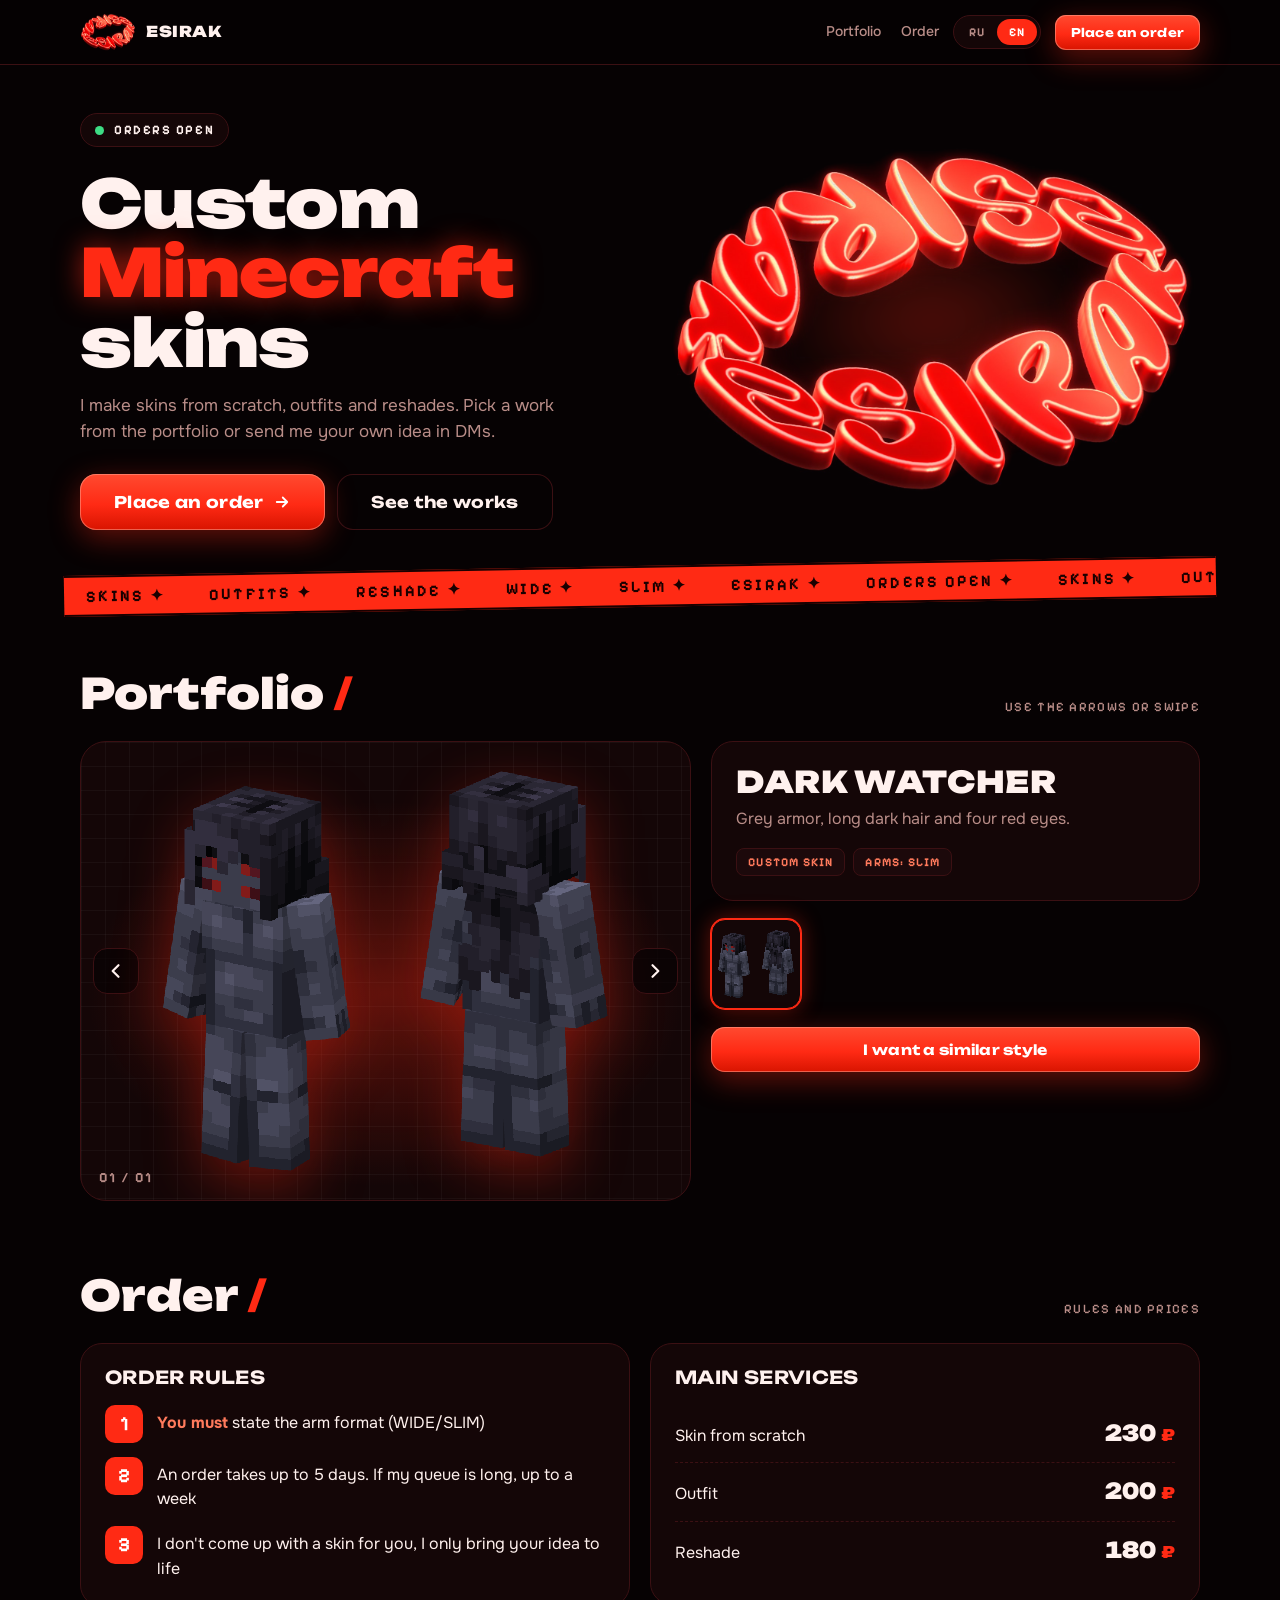
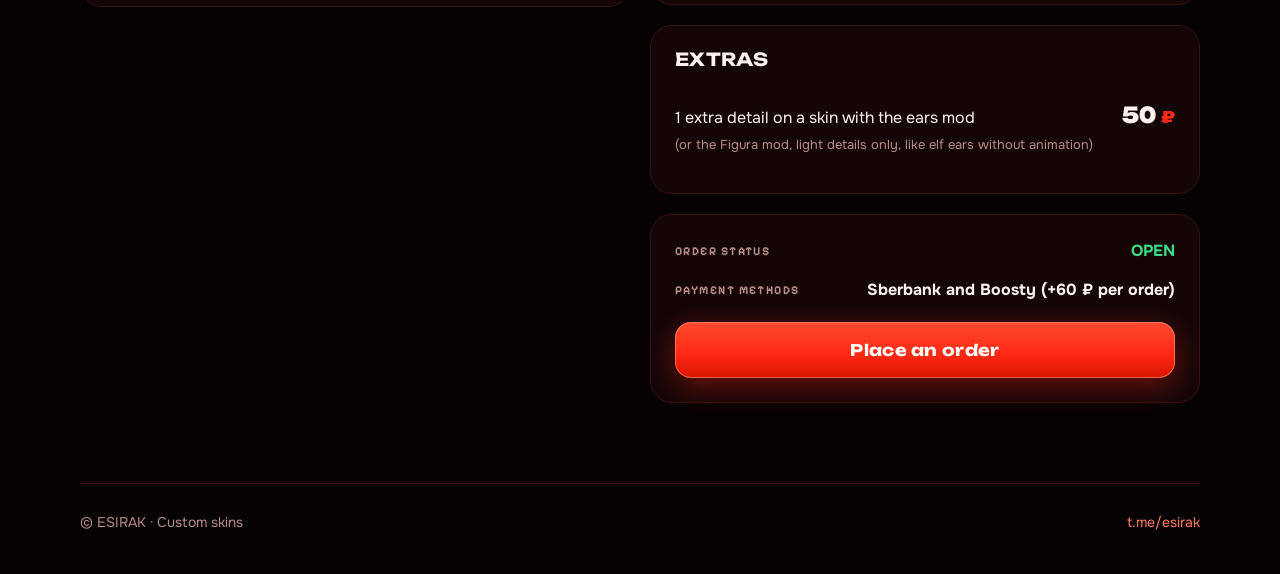
==== index.html @ dfab594b "Обнова" ====
<!doctype html>
<html lang="ru">
<head>
<meta charset="utf-8">
<meta name="viewport" content="width=device-width, initial-scale=1, viewport-fit=cover">
<title>ESIRAK Skins</title>
<link rel="preconnect" href="https://fonts.googleapis.com">
<link rel="preconnect" href="https://fonts.gstatic.com" crossorigin>
<link rel="stylesheet" href="https://fonts.googleapis.com/css2?family=Unbounded:wght@500;700;900&family=Onest:wght@400;500;700&family=Pixelify+Sans:wght@500;700&display=swap">
<style>
/* Layout: sticky bar, hero with glowing ring logo, skin viewer (stage + picker), rules/prices side by side, footer. Single dark look taken from the logo. */
:root {
  --bg: #060203;
  --panel: #140607;
  --panel-2: #1c090b;
  --line: #3b1013;
  --red: #ff2a14;
  --hot: #ff7a5c;
  --deep: #b80000;
  --fg: #fff1ee;
  --mute: #b98d88;
  --ok: #3ddc84;
  --f-display: "Unbounded", "Arial Black", sans-serif;
  --f-body: "Onest", system-ui, -apple-system, "Segoe UI", sans-serif;
  --f-pixel: "Pixelify Sans", "Courier New", monospace;
  color-scheme: dark;
}
* { box-sizing: border-box; }
html { scroll-behavior: smooth; }
body {
  margin: 0;
  background: var(--bg);
  color: var(--fg);
  font-family: var(--f-body);
  font-size: 16px;
  line-height: 1.55;
  padding-left: max(16px, env(safe-area-inset-left, 0px));
  padding-right: max(16px, env(safe-area-inset-right, 0px));
  padding-block: 0;
  overflow-x: hidden;
}
a { color: inherit; }
h1, h2, h3 { font-family: var(--f-display); text-wrap: balance; margin: 0; line-height: 1.05; }
:focus-visible { outline: 2px solid var(--hot); outline-offset: 3px; }

.wrap { max-width: 1120px; margin: 0 auto; }

/* ---------- top bar ---------- */
body::before { content: ""; position: fixed; inset: 0 0 auto; height: env(safe-area-inset-top, 0px); z-index: 30; background: var(--bg); }
.bar {
  position: sticky; top: env(safe-area-inset-top, 0px); z-index: 20;
  background: rgba(6, 2, 3, .86);
  backdrop-filter: blur(10px);
  border-bottom: 1px solid var(--line);
  margin: 0 calc(-1 * max(16px, env(safe-area-inset-left, 0px)));
  padding: 10px max(16px, env(safe-area-inset-left, 0px));
}
.bar-in { max-width: 1120px; margin: 0 auto; display: flex; align-items: center; gap: 14px; }
.brand { display: flex; align-items: center; gap: 10px; text-decoration: none; margin-right: auto; min-width: 0; }
.brand img { width: 56px; height: 44px; object-fit: contain; mix-blend-mode: screen; flex: none; }
.brand b { font-family: var(--f-display); font-weight: 900; letter-spacing: .04em; font-size: 15px; }
.nav { display: flex; gap: 20px; }
.nav a { text-decoration: none; color: var(--mute); font-weight: 500; font-size: 14px; transition: color .15s; }
.nav a:hover { color: var(--fg); }
.lang { display: inline-flex; border: 1px solid var(--line); border-radius: 999px; padding: 3px; background: var(--panel); }
.lang button {
  font: 700 12px var(--f-pixel); letter-spacing: .08em; color: var(--mute);
  background: none; border: 0; border-radius: 999px; padding: 6px 12px; cursor: pointer;
}
.lang button[aria-pressed="true"] { background: var(--red); color: #fff; }

.btn {
  display: inline-flex; align-items: center; justify-content: center; gap: 10px;
  font: 700 14px var(--f-display); letter-spacing: .02em; text-decoration: none;
  color: #fff; background: linear-gradient(180deg, #ff4a30, var(--red) 55%, #d81400);
  border: 0; border-radius: 14px; padding: 14px 24px; cursor: pointer;
  box-shadow: 0 0 0 1px rgba(255,160,140,.55) inset, 0 8px 30px rgba(255,42,20,.38);
  transition: transform .15s, box-shadow .15s;
}
.btn:hover { transform: translateY(-2px); box-shadow: 0 0 0 1px rgba(255,190,170,.8) inset, 0 12px 40px rgba(255,42,20,.55); }
.btn.sm { padding: 10px 16px; font-size: 12px; border-radius: 11px; }
.btn.lg { padding: 18px 34px; font-size: 16px; border-radius: 16px; }
.btn svg { width: 18px; height: 18px; flex: none; }

/* ---------- hero ---------- */
.hero { display: grid; grid-template-columns: 1.05fr 1fr; align-items: center; gap: 24px; padding-block: 48px 36px; }
.hero > * { min-width: 0; }
.pill {
  display: inline-flex; align-items: center; gap: 10px;
  font: 700 13px var(--f-pixel); letter-spacing: .12em; text-transform: uppercase;
  padding: 8px 14px; border: 1px solid var(--line); border-radius: 999px; background: var(--panel);
}
.dot { width: 9px; height: 9px; border-radius: 50%; background: var(--ok); box-shadow: 0 0 0 0 rgba(61,220,132,.7); animation: ping 1.8s infinite; }
.closed .dot { background: var(--red); animation: none; }
@keyframes ping { 70% { box-shadow: 0 0 0 9px rgba(61,220,132,0); } 100% { box-shadow: 0 0 0 0 rgba(61,220,132,0); } }
.hero h1 { font-size: clamp(34px, 5.6vw, 66px); font-weight: 900; margin: 22px 0 16px; letter-spacing: -.01em; }
.hero h1 em { font-style: normal; color: var(--red); text-shadow: 0 0 28px rgba(255,42,20,.65); }
.hero p { color: var(--mute); max-width: 46ch; margin: 0 0 28px; font-size: 17px; }
.hero-cta { display: flex; flex-wrap: wrap; gap: 12px; align-items: center; }
.btn.ghost { background: transparent; box-shadow: 0 0 0 1px var(--line) inset; color: var(--fg); }
.btn.ghost:hover { box-shadow: 0 0 0 1px var(--hot) inset; }
.hero-logo { position: relative; display: grid; place-items: center; }
.hero-logo::after { content: ""; position: absolute; inset: 10% 5%; background: radial-gradient(closest-side, rgba(255,42,20,.35), transparent 70%); filter: blur(30px); z-index: 0; }
.hero-logo img { position: relative; z-index: 1; width: 100%; max-width: 560px; height: auto; mix-blend-mode: screen; animation: float 7s ease-in-out infinite; }
@keyframes float { 50% { transform: translateY(-10px) rotate(-1.2deg); } }

/* ---------- ticker ---------- */
.ticker { margin: 0 calc(-1 * max(16px, env(safe-area-inset-left, 0px))); background: var(--red); color: #1a0000; overflow: hidden; transform: rotate(-1deg); border-block: 2px solid #1a0000; }
.ticker div { display: flex; width: max-content; animation: tick 28s linear infinite; }
.ticker span { font: 700 16px var(--f-pixel); letter-spacing: .14em; padding: 9px 22px; white-space: nowrap; text-transform: uppercase; }
@keyframes tick { to { transform: translateX(-50%); } }

/* ---------- sections ---------- */
section { padding-block: 64px 8px; scroll-margin-top: 70px; }
.sec-h { display: flex; align-items: end; justify-content: space-between; gap: 16px; flex-wrap: wrap; margin-bottom: 26px; }
.sec-h h2 { font-size: clamp(26px, 4vw, 42px); font-weight: 900; }
.sec-h h2 i { font-style: normal; color: var(--red); }
.sec-h small { font: 500 13px var(--f-pixel); color: var(--mute); letter-spacing: .1em; text-transform: uppercase; }

/* ---------- skin viewer ---------- */
.viewer { display: grid; grid-template-columns: 1.25fr 1fr; gap: 20px; }
.viewer > * { min-width: 0; }
.stage {
  position: relative; min-height: 460px; border-radius: 26px; border: 1px solid var(--line); overflow: hidden;
  background:
    radial-gradient(70% 60% at 50% 55%, rgba(255,42,20,.30), transparent 70%),
    linear-gradient(rgba(255,255,255,.035) 1px, transparent 1px) 0 0 / 24px 24px,
    linear-gradient(90deg, rgba(255,255,255,.035) 1px, transparent 1px) 0 0 / 24px 24px,
    var(--panel);
  display: grid; place-items: center; padding: 28px 64px; touch-action: pan-y; user-select: none;
}
.stage img { max-width: 100%; max-height: 400px; width: auto; height: auto; image-rendering: pixelated; filter: drop-shadow(0 18px 28px rgba(255,42,20,.35)); transition: opacity .25s, transform .25s; }
.stage img.swap { opacity: 0; transform: scale(.96); }
.arrow {
  position: absolute; top: 50%; translate: 0 -50%; width: 46px; height: 46px; border-radius: 14px;
  background: rgba(6,2,3,.7); border: 1px solid var(--line); color: var(--fg); cursor: pointer; display: grid; place-items: center;
  transition: border-color .15s, background .15s;
}
.arrow:hover { border-color: var(--hot); background: var(--deep); }
.arrow svg { width: 20px; height: 20px; }
.arrow.prev { left: 12px; }
.arrow.next { right: 12px; }
.count { position: absolute; left: 18px; bottom: 14px; font: 700 14px var(--f-pixel); letter-spacing: .12em; color: var(--mute); }
.info { display: flex; flex-direction: column; gap: 18px; }
.card { background: var(--panel); border: 1px solid var(--line); border-radius: 22px; padding: 24px; }
.info .card h3 { font-size: clamp(22px, 3vw, 30px); font-weight: 900; margin-bottom: 10px; }
.info .card p { margin: 0 0 16px; color: var(--mute); }
.tags { display: flex; flex-wrap: wrap; gap: 8px; }
.tag { font: 700 12px var(--f-pixel); letter-spacing: .1em; text-transform: uppercase; padding: 6px 11px; border-radius: 8px; border: 1px solid var(--line); background: var(--panel-2); color: var(--hot); }
.thumbs { display: grid; grid-template-columns: repeat(auto-fill, minmax(84px, 1fr)); gap: 10px; }
.thumb { aspect-ratio: 1; border-radius: 14px; border: 1px solid var(--line); background: var(--panel); cursor: pointer; padding: 6px; display: grid; place-items: center; transition: border-color .15s, transform .15s; }
.thumb:hover { transform: translateY(-2px); border-color: var(--hot); }
.thumb[aria-current="true"] { border-color: var(--red); box-shadow: 0 0 0 1px var(--red), 0 0 22px rgba(255,42,20,.4); }
.thumb img { width: 100%; height: 100%; object-fit: contain; image-rendering: pixelated; }
.empty-note { color: var(--mute); font-size: 13px; }

/* ---------- order block ---------- */
.order { display: grid; grid-template-columns: 1fr 1fr; gap: 20px; align-items: start; }
.order > * { min-width: 0; }
.col { display: flex; flex-direction: column; gap: 20px; }
.card h3 { font-size: 18px; font-weight: 700; margin-bottom: 18px; letter-spacing: .02em; text-transform: uppercase; }
.rules ol { list-style: none; counter-reset: r; margin: 0; padding: 0; display: flex; flex-direction: column; gap: 14px; }
.rules li { counter-increment: r; display: grid; grid-template-columns: 38px 1fr; gap: 14px; align-items: start; }
.rules li::before { content: counter(r); font: 700 20px var(--f-pixel); width: 38px; height: 38px; display: grid; place-items: center; border-radius: 10px; background: var(--red); color: #fff; }
.rules li span { padding-top: 6px; }
.rules b { color: var(--hot); }
.prices { list-style: none; margin: 0; padding: 0; }
.prices li { display: flex; align-items: baseline; gap: 12px; padding: 14px 0; border-bottom: 1px dashed var(--line); }
.prices li:last-child { border-bottom: 0; }
.prices .n { flex: 1; min-width: 0; }
.prices .p { font: 900 22px var(--f-display); color: var(--fg); white-space: nowrap; font-variant-numeric: tabular-nums; }
.prices .p small { color: var(--red); font-size: 16px; }
.prices .note { display: block; color: var(--mute); font-size: 13px; margin-top: 4px; }
.status { display: flex; flex-direction: column; gap: 14px; }
.status .row { display: flex; justify-content: space-between; gap: 12px; flex-wrap: wrap; align-items: center; }
.status .k { font: 700 12px var(--f-pixel); letter-spacing: .12em; color: var(--mute); text-transform: uppercase; }
.status .v { font-weight: 700; }
.status .v.open { color: var(--ok); }
.status .v.shut { color: var(--red); }
.status .btn { width: 100%; margin-top: 6px; }

/* ---------- footer ---------- */
footer { margin-top: 72px; padding-block: 28px 40px; border-top: 1px solid var(--line); display: flex; justify-content: space-between; gap: 14px; flex-wrap: wrap; color: var(--mute); font-size: 14px; }
footer a { color: var(--hot); text-decoration: none; }
footer a:hover { text-decoration: underline; }

/* ---------- responsive ---------- */
@media (max-width: 860px) {
  .nav { display: none; }
  .hero { grid-template-columns: 1fr; padding-block: 28px 24px; }
  .hero-logo { order: -1; }
  .hero-logo img { max-width: 420px; }
  .viewer, .order { grid-template-columns: 1fr; }
  .stage { min-height: 400px; padding: 24px 56px; }
}
@media (max-width: 520px) {
  .brand b { display: none; }
  .btn.sm { padding: 10px 12px; }
  .stage { padding: 20px 48px; min-height: 360px; }
  .stage img { max-height: 320px; }
  .arrow { width: 40px; height: 40px; }
  .prices .p { font-size: 18px; }
}
@media (prefers-reduced-motion: reduce) {
  *, *::before, *::after { animation: none !important; transition: none !important; }
  html { scroll-behavior: auto; }
}
</style>

</head>
<body>
<!-- =====================================================================
  ГДЕ МЕНЯТЬ СКИНЫ / WHERE TO EDIT SKINS
  1. Положи PNG скина в папку skins/ (например skins/skin-2.png)
  2. Добавь строку в список SKINS ниже. Порядок строк = порядок на сайте.
  3. Статус заказов: поставь ORDERS_OPEN = false, чтобы показать "ЗАКРЫТЫ".
====================================================================== -->
<script>
const ORDER_LINK = "https://t.me/esirak";
const ORDERS_OPEN = true;

const SKINS = [
  {
    img: "skins/skin-1.png",
    arms: "SLIM",                                  // WIDE или SLIM (можно убрать строку)
    type: { ru: "Скин с нуля", en: "Custom skin" },
    name: { ru: "Тёмный наблюдатель", en: "Dark Watcher" },
    text: { ru: "Серая броня, длинные тёмные волосы и четыре красных глаза.", en: "Grey armor, long dark hair and four red eyes." }
  }
  // Пример следующей строки (убери // чтобы включить):
  // ,{ img: "skins/skin-2.png", arms: "WIDE", type: { ru: "Одежда", en: "Outfit" }, name: { ru: "Название", en: "Name" }, text: { ru: "Описание", en: "Description" } }
];
</script>

<header class="bar">
  <div class="bar-in">
    <a class="brand" href="#top" aria-label="ESIRAK">
      <img src="logo.jpg" alt="">
      <b>ESIRAK</b>
    </a>
    <nav class="nav">
      <a href="#portfolio" data-i18n="nav_portfolio"></a>
      <a href="#order" data-i18n="nav_order"></a>
    </nav>
    <div class="lang" role="group" aria-label="Language">
      <button type="button" data-lang="ru" aria-pressed="true">RU</button>
      <button type="button" data-lang="en" aria-pressed="false">EN</button>
    </div>
    <a class="btn sm order-link" target="_blank" rel="noopener" data-i18n="cta"></a>
  </div>
</header>

<main class="wrap" id="top">
  <div class="hero">
    <div>
      <span class="pill" id="heroStatus"><span class="dot"></span><span id="heroStatusText"></span></span>
      <h1 data-i18n-html="h1"></h1>
      <p data-i18n="lead"></p>
      <div class="hero-cta">
        <a class="btn lg order-link" target="_blank" rel="noopener"><span data-i18n="cta"></span><svg viewBox="0 0 24 24" fill="none" stroke="currentColor" stroke-width="2.4" stroke-linecap="round" stroke-linejoin="round"><path d="M5 12h14M13 6l6 6-6 6"/></svg></a>
        <a class="btn lg ghost" href="#portfolio" data-i18n="see_works"></a>
      </div>
    </div>
    <div class="hero-logo"><img src="logo.jpg" alt="ESIRAK" width="1400" height="1200"></div>
  </div>

  <div class="ticker" aria-hidden="true"><div id="tickerRow"></div></div>

  <section id="portfolio">
    <div class="sec-h">
      <h2><span data-i18n="port_title"></span> <i>/</i></h2>
      <small data-i18n="port_hint"></small>
    </div>
    <div class="viewer">
      <div class="stage" id="stage">
        <button class="arrow prev" type="button" id="prevBtn" aria-label="Previous"><svg viewBox="0 0 24 24" fill="none" stroke="currentColor" stroke-width="2.6" stroke-linecap="round" stroke-linejoin="round"><path d="M15 5l-7 7 7 7"/></svg></button>
        <img id="skinImg" alt="">
        <button class="arrow next" type="button" id="nextBtn" aria-label="Next"><svg viewBox="0 0 24 24" fill="none" stroke="currentColor" stroke-width="2.6" stroke-linecap="round" stroke-linejoin="round"><path d="M9 5l7 7-7 7"/></svg></button>
        <span class="count" id="count"></span>
      </div>
      <div class="info">
        <div class="card">
          <h3 id="skinName"></h3>
          <p id="skinText"></p>
          <div class="tags" id="skinTags"></div>
        </div>
        <div class="thumbs" id="thumbs" role="list"></div>
        <a class="btn order-link" target="_blank" rel="noopener" data-i18n="cta_like"></a>
      </div>
    </div>
  </section>

  <section id="order">
    <div class="sec-h">
      <h2><span data-i18n="order_title"></span> <i>/</i></h2>
      <small data-i18n="order_hint"></small>
    </div>
    <div class="order">
      <div class="card rules">
        <h3 data-i18n="rules_title"></h3>
        <ol>
          <li><span data-i18n-html="r1"></span></li>
          <li><span data-i18n-html="r2"></span></li>
          <li><span data-i18n-html="r3"></span></li>
        </ol>
      </div>
      <div class="col">
        <div class="card">
          <h3 data-i18n="main_title"></h3>
          <ul class="prices">
            <li><span class="n" data-i18n="s1"></span><span class="p">230 <small>₽</small></span></li>
            <li><span class="n" data-i18n="s2"></span><span class="p">200 <small>₽</small></span></li>
            <li><span class="n" data-i18n="s3"></span><span class="p">180 <small>₽</small></span></li>
          </ul>
        </div>
        <div class="card">
          <h3 data-i18n="extra_title"></h3>
          <ul class="prices">
            <li><span class="n"><span data-i18n="e1"></span><span class="note" data-i18n="e1n"></span></span><span class="p">50 <small>₽</small></span></li>
          </ul>
        </div>
        <div class="card status">
          <div class="row"><span class="k" data-i18n="status_k"></span><span class="v" id="statusV"></span></div>
          <div class="row"><span class="k" data-i18n="pay_k"></span><span class="v" data-i18n="pay_v"></span></div>
          <a class="btn lg order-link" target="_blank" rel="noopener" data-i18n="cta"></a>
        </div>
      </div>
    </div>
  </section>

  <footer>
    <span>© ESIRAK · <span data-i18n="foot"></span></span>
    <a class="order-link" target="_blank" rel="noopener">t.me/esirak</a>
  </footer>
</main>

<script>
(function () {
  var T = {
    ru: {
      nav_portfolio: "Портфолио", nav_order: "Заказ", cta: "Сделать заказ", cta_like: "Хочу такой же стиль",
      h1: "Скины для <em>Minecraft</em> на заказ", lead: "Рисую скины с нуля, одежду и решейды. Выбери работу из портфолио или опиши свою идею в личных сообщениях.",
      see_works: "Смотреть работы", open: "Заказы открыты", closed: "Заказы закрыты",
      port_title: "Портфолио", port_hint: "листай стрелками или свайпом",
      order_title: "Заказ", order_hint: "правила и прайс",
      rules_title: "Правила заказа",
      r1: "<b>Обязательно</b> написать формат рук (WIDE/SLIM)",
      r2: "Заказ делается в течение 5 дней, если у меня большая очередь, то в течение недели",
      r3: "Я не придумываю для вас скин, я только выполняю вашу идею",
      main_title: "Основные услуги", s1: "Скин с нуля", s2: "Одежда", s3: "Решейд",
      extra_title: "Доп. услуги",
      e1: "1 деталь к скину с модом ears", e1n: "(или figura мод, но только лёгкое, по типу эльфийских ушек без анимации)",
      status_k: "Статус заказов", status_open: "ОТКРЫТЫ", status_closed: "ЗАКРЫТЫ",
      pay_k: "Способы оплаты", pay_v: "Сбербанк и Boosty (+60 ₽ к заказу)",
      foot: "Скины на заказ", empty: "Скоро здесь появятся работы", arms: "Руки"
    },
    en: {
      nav_portfolio: "Portfolio", nav_order: "Order", cta: "Place an order", cta_like: "I want a similar style",
      h1: "Custom <em>Minecraft</em> skins", lead: "I make skins from scratch, outfits and reshades. Pick a work from the portfolio or send me your own idea in DMs.",
      see_works: "See the works", open: "Orders open", closed: "Orders closed",
      port_title: "Portfolio", port_hint: "use the arrows or swipe",
      order_title: "Order", order_hint: "rules and prices",
      rules_title: "Order rules",
      r1: "<b>You must</b> state the arm format (WIDE/SLIM)",
      r2: "An order takes up to 5 days. If my queue is long, up to a week",
      r3: "I don't come up with a skin for you, I only bring your idea to life",
      main_title: "Main services", s1: "Skin from scratch", s2: "Outfit", s3: "Reshade",
      extra_title: "Extras",
      e1: "1 extra detail on a skin with the ears mod", e1n: "(or the Figura mod, light details only, like elf ears without animation)",
      status_k: "Order status", status_open: "OPEN", status_closed: "CLOSED",
      pay_k: "Payment methods", pay_v: "Sberbank and Boosty (+60 ₽ per order)",
      foot: "Custom skins", empty: "Works are coming soon", arms: "Arms"
    }
  };

  var lang = "ru";
  try {
    var saved = localStorage.getItem("esirak-lang");
    if (saved === "ru" || saved === "en") lang = saved;
    else if (!/^ru|uk|be|kk/i.test(navigator.language || "ru")) lang = "en";
  } catch (e) {}

  var $ = function (id) { return document.getElementById(id); };
  var cur = 0;

  // order links
  document.querySelectorAll(".order-link").forEach(function (a) { a.href = ORDER_LINK; });

  // ticker
  var words = ["SKINS", "OUTFITS", "RESHADE", "WIDE", "SLIM", "ESIRAK", "ORDERS OPEN"];
  if (!ORDERS_OPEN) words[6] = "ORDERS CLOSED";
  var row = words.map(function (w) { return "<span>" + w + " ✦</span>"; }).join("");
  $("tickerRow").innerHTML = row + row + row + row;

  function applyStatic() {
    var t = T[lang];
    document.documentElement.lang = lang;
    document.querySelectorAll("[data-i18n]").forEach(function (el) { el.textContent = t[el.dataset.i18n]; });
    document.querySelectorAll("[data-i18n-html]").forEach(function (el) { el.innerHTML = t[el.dataset.i18nHtml]; });
    $("heroStatusText").textContent = ORDERS_OPEN ? t.open : t.closed;
    $("heroStatus").classList.toggle("closed", !ORDERS_OPEN);
    var sv = $("statusV");
    sv.textContent = ORDERS_OPEN ? t.status_open : t.status_closed;
    sv.className = "v " + (ORDERS_OPEN ? "open" : "shut");
    document.querySelectorAll(".lang button").forEach(function (b) { b.setAttribute("aria-pressed", String(b.dataset.lang === lang)); });
    document.title = "ESIRAK Skins";
  }

  function pad(n) { return n < 10 ? "0" + n : "" + n; }

  function renderSkin(animate) {
    var t = T[lang];
    var img = $("skinImg");
    if (!SKINS.length) {
      img.removeAttribute("src"); img.alt = "";
      $("skinName").textContent = t.empty; $("skinText").textContent = ""; $("skinTags").innerHTML = ""; $("count").textContent = "";
      return;
    }
    var s = SKINS[cur];
    function fill() {
      img.src = s.img;
      img.alt = s.name[lang];
      $("skinName").textContent = s.name[lang];
      $("skinText").textContent = (s.text && s.text[lang]) || "";
      var tags = [];
      if (s.type) tags.push(s.type[lang]);
      if (s.arms) tags.push(t.arms + ": " + s.arms);
      $("skinTags").innerHTML = tags.map(function (x) { return '<span class="tag"></span>'; }).join("");
      $("skinTags").querySelectorAll(".tag").forEach(function (el, i) { el.textContent = tags[i]; });
      $("count").textContent = pad(cur + 1) + " / " + pad(SKINS.length);
      img.classList.remove("swap");
    }
    if (animate) { img.classList.add("swap"); setTimeout(fill, 180); } else { fill(); }
    document.querySelectorAll(".thumb").forEach(function (b, i) { b.setAttribute("aria-current", String(i === cur)); });
  }

  function renderThumbs() {
    var box = $("thumbs");
    box.innerHTML = "";
    SKINS.forEach(function (s, i) {
      var b = document.createElement("button");
      b.className = "thumb"; b.type = "button"; b.setAttribute("role", "listitem");
      b.setAttribute("aria-label", s.name[lang]);
      var im = document.createElement("img"); im.src = s.img; im.alt = ""; im.loading = "lazy";
      b.appendChild(im);
      b.addEventListener("click", function () { go(i); });
      box.appendChild(b);
    });
    var multi = SKINS.length > 1;
    $("prevBtn").hidden = !multi; $("nextBtn").hidden = !multi;
    box.hidden = !multi;
  }

  function go(i) {
    if (!SKINS.length) return;
    cur = (i + SKINS.length) % SKINS.length;
    renderSkin(true);
  }

  $("prevBtn").addEventListener("click", function () { go(cur - 1); });
  $("nextBtn").addEventListener("click", function () { go(cur + 1); });
  document.addEventListener("keydown", function (e) {
    var tag = (document.activeElement && document.activeElement.tagName) || "";
    if (tag === "INPUT" || tag === "TEXTAREA") return;
    if (e.key === "ArrowLeft") go(cur - 1);
    if (e.key === "ArrowRight") go(cur + 1);
  });

  // swipe
  var sx = null;
  var stage = $("stage");
  stage.addEventListener("pointerdown", function (e) { sx = e.clientX; });
  stage.addEventListener("pointerup", function (e) {
    if (sx === null) return;
    var dx = e.clientX - sx; sx = null;
    if (Math.abs(dx) > 50) go(cur + (dx < 0 ? 1 : -1));
  });
  stage.addEventListener("pointercancel", function () { sx = null; });

  document.querySelectorAll(".lang button").forEach(function (b) {
    b.addEventListener("click", function () {
      lang = b.dataset.lang;
      try { localStorage.setItem("esirak-lang", lang); } catch (e) {}
      applyStatic(); renderThumbs(); renderSkin(false);
    });
  });

  applyStatic(); renderThumbs(); renderSkin(false);
})();
</script>
</body>
</html>
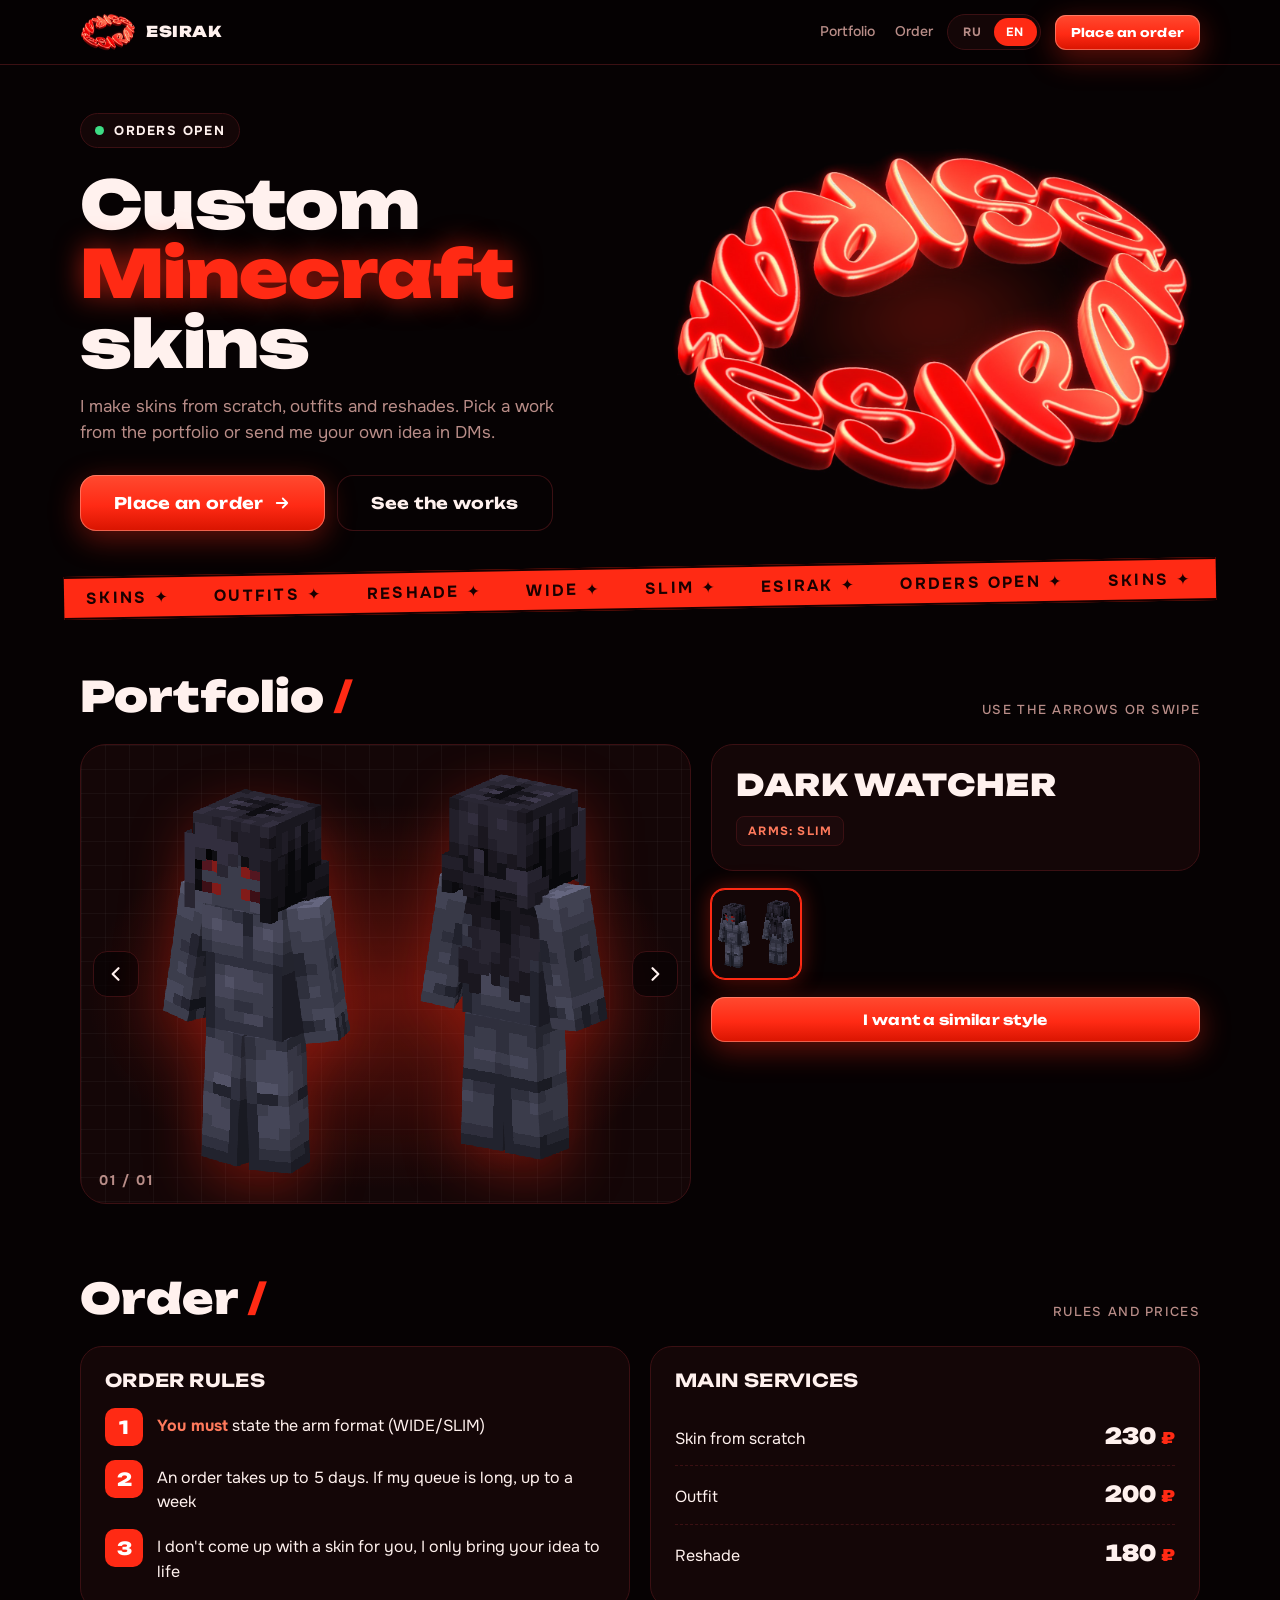
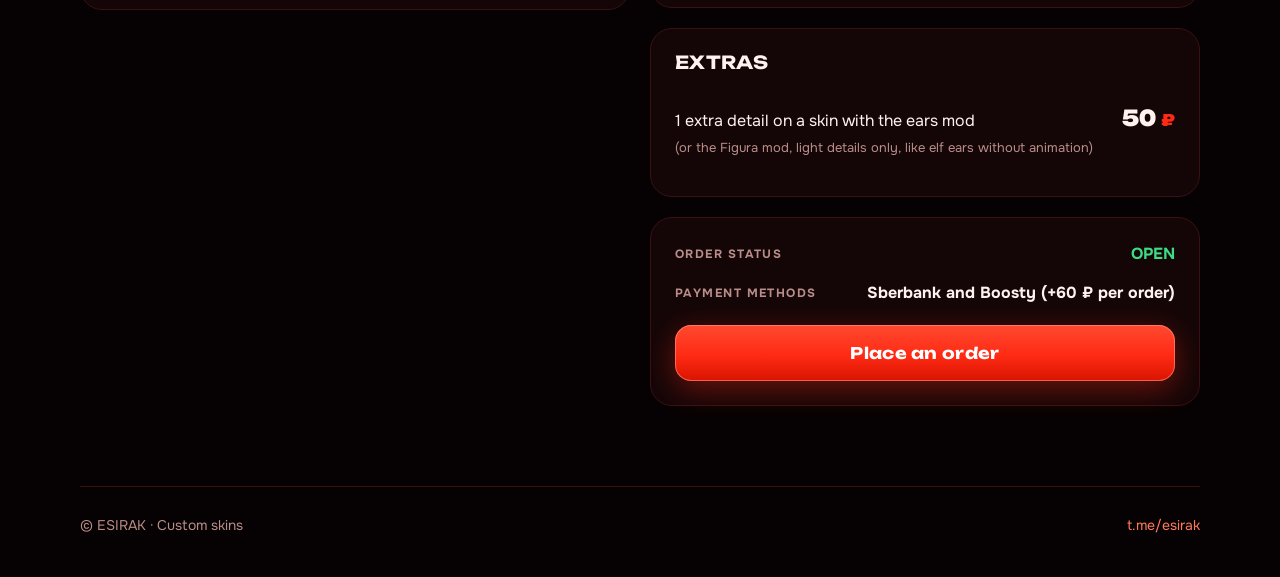
==== commit 6a09de42: "Update index.html" ====
--- a/index.html
+++ b/index.html
@@ -6,7 +6,7 @@
 <title>ESIRAK Skins</title>
 <link rel="preconnect" href="https://fonts.googleapis.com">
 <link rel="preconnect" href="https://fonts.gstatic.com" crossorigin>
-<link rel="stylesheet" href="https://fonts.googleapis.com/css2?family=Unbounded:wght@500;700;900&family=Onest:wght@400;500;700&family=Pixelify+Sans:wght@500;700&display=swap">
+<link rel="stylesheet" href="https://fonts.googleapis.com/css2?family=Unbounded:wght@500;700;900&family=Onest:wght@400;500;700&display=swap">
 <style>
 /* Layout: sticky bar, hero with glowing ring logo, skin viewer (stage + picker), rules/prices side by side, footer. Single dark look taken from the logo. */
 :root {
@@ -22,7 +22,7 @@
   --ok: #3ddc84;
   --f-display: "Unbounded", "Arial Black", sans-serif;
   --f-body: "Onest", system-ui, -apple-system, "Segoe UI", sans-serif;
-  --f-pixel: "Pixelify Sans", "Courier New", monospace;
+  --f-pixel: "Onest", system-ui, -apple-system, "Segoe UI", sans-serif;
   color-scheme: dark;
 }
 * { box-sizing: border-box; }
@@ -64,7 +64,7 @@
 .nav a:hover { color: var(--fg); }
 .lang { display: inline-flex; border: 1px solid var(--line); border-radius: 999px; padding: 3px; background: var(--panel); }
 .lang button {
-  font: 700 12px var(--f-pixel); letter-spacing: .08em; color: var(--mute);
+  font: 700 12px var(--f-pixel); letter-spacing: .1em; color: var(--mute);
   background: none; border: 0; border-radius: 999px; padding: 6px 12px; cursor: pointer;
 }
 .lang button[aria-pressed="true"] { background: var(--red); color: #fff; }
@@ -143,8 +143,7 @@
 .count { position: absolute; left: 18px; bottom: 14px; font: 700 14px var(--f-pixel); letter-spacing: .12em; color: var(--mute); }
 .info { display: flex; flex-direction: column; gap: 18px; }
 .card { background: var(--panel); border: 1px solid var(--line); border-radius: 22px; padding: 24px; }
-.info .card h3 { font-size: clamp(22px, 3vw, 30px); font-weight: 900; margin-bottom: 10px; }
-.info .card p { margin: 0 0 16px; color: var(--mute); }
+.info .card h3 { font-size: clamp(22px, 3vw, 30px); font-weight: 900; margin-bottom: 16px; }
 .tags { display: flex; flex-wrap: wrap; gap: 8px; }
 .tag { font: 700 12px var(--f-pixel); letter-spacing: .1em; text-transform: uppercase; padding: 6px 11px; border-radius: 8px; border: 1px solid var(--line); background: var(--panel-2); color: var(--hot); }
 .thumbs { display: grid; grid-template-columns: repeat(auto-fill, minmax(84px, 1fr)); gap: 10px; }
@@ -161,7 +160,7 @@
 .card h3 { font-size: 18px; font-weight: 700; margin-bottom: 18px; letter-spacing: .02em; text-transform: uppercase; }
 .rules ol { list-style: none; counter-reset: r; margin: 0; padding: 0; display: flex; flex-direction: column; gap: 14px; }
 .rules li { counter-increment: r; display: grid; grid-template-columns: 38px 1fr; gap: 14px; align-items: start; }
-.rules li::before { content: counter(r); font: 700 20px var(--f-pixel); width: 38px; height: 38px; display: grid; place-items: center; border-radius: 10px; background: var(--red); color: #fff; }
+.rules li::before { content: counter(r); font: 800 18px var(--f-display); width: 38px; height: 38px; display: grid; place-items: center; border-radius: 10px; background: var(--red); color: #fff; }
 .rules li span { padding-top: 6px; }
 .rules b { color: var(--hot); }
 .prices { list-style: none; margin: 0; padding: 0; }
@@ -223,12 +222,10 @@
   {
     img: "skins/skin-1.png",
     arms: "SLIM",                                  // WIDE или SLIM (можно убрать строку)
-    type: { ru: "Скин с нуля", en: "Custom skin" },
-    name: { ru: "Тёмный наблюдатель", en: "Dark Watcher" },
-    text: { ru: "Серая броня, длинные тёмные волосы и четыре красных глаза.", en: "Grey armor, long dark hair and four red eyes." }
+    name: { ru: "Тёмный наблюдатель", en: "Dark Watcher" }
   }
   // Пример следующей строки (убери // чтобы включить):
-  // ,{ img: "skins/skin-2.png", arms: "WIDE", type: { ru: "Одежда", en: "Outfit" }, name: { ru: "Название", en: "Name" }, text: { ru: "Описание", en: "Description" } }
+  // ,{ img: "skins/skin-2.png", arms: "WIDE", name: { ru: "Название", en: "Name" } }
 ];
 </script>
 
@@ -281,7 +278,6 @@
       <div class="info">
         <div class="card">
           <h3 id="skinName"></h3>
-          <p id="skinText"></p>
           <div class="tags" id="skinTags"></div>
         </div>
         <div class="thumbs" id="thumbs" role="list"></div>
@@ -413,7 +409,7 @@
     var img = $("skinImg");
     if (!SKINS.length) {
       img.removeAttribute("src"); img.alt = "";
-      $("skinName").textContent = t.empty; $("skinText").textContent = ""; $("skinTags").innerHTML = ""; $("count").textContent = "";
+      $("skinName").textContent = t.empty; $("skinTags").innerHTML = ""; $("count").textContent = "";
       return;
     }
     var s = SKINS[cur];
@@ -421,9 +417,7 @@
       img.src = s.img;
       img.alt = s.name[lang];
       $("skinName").textContent = s.name[lang];
-      $("skinText").textContent = (s.text && s.text[lang]) || "";
       var tags = [];
-      if (s.type) tags.push(s.type[lang]);
       if (s.arms) tags.push(t.arms + ": " + s.arms);
       $("skinTags").innerHTML = tags.map(function (x) { return '<span class="tag"></span>'; }).join("");
       $("skinTags").querySelectorAll(".tag").forEach(function (el, i) { el.textContent = tags[i]; });
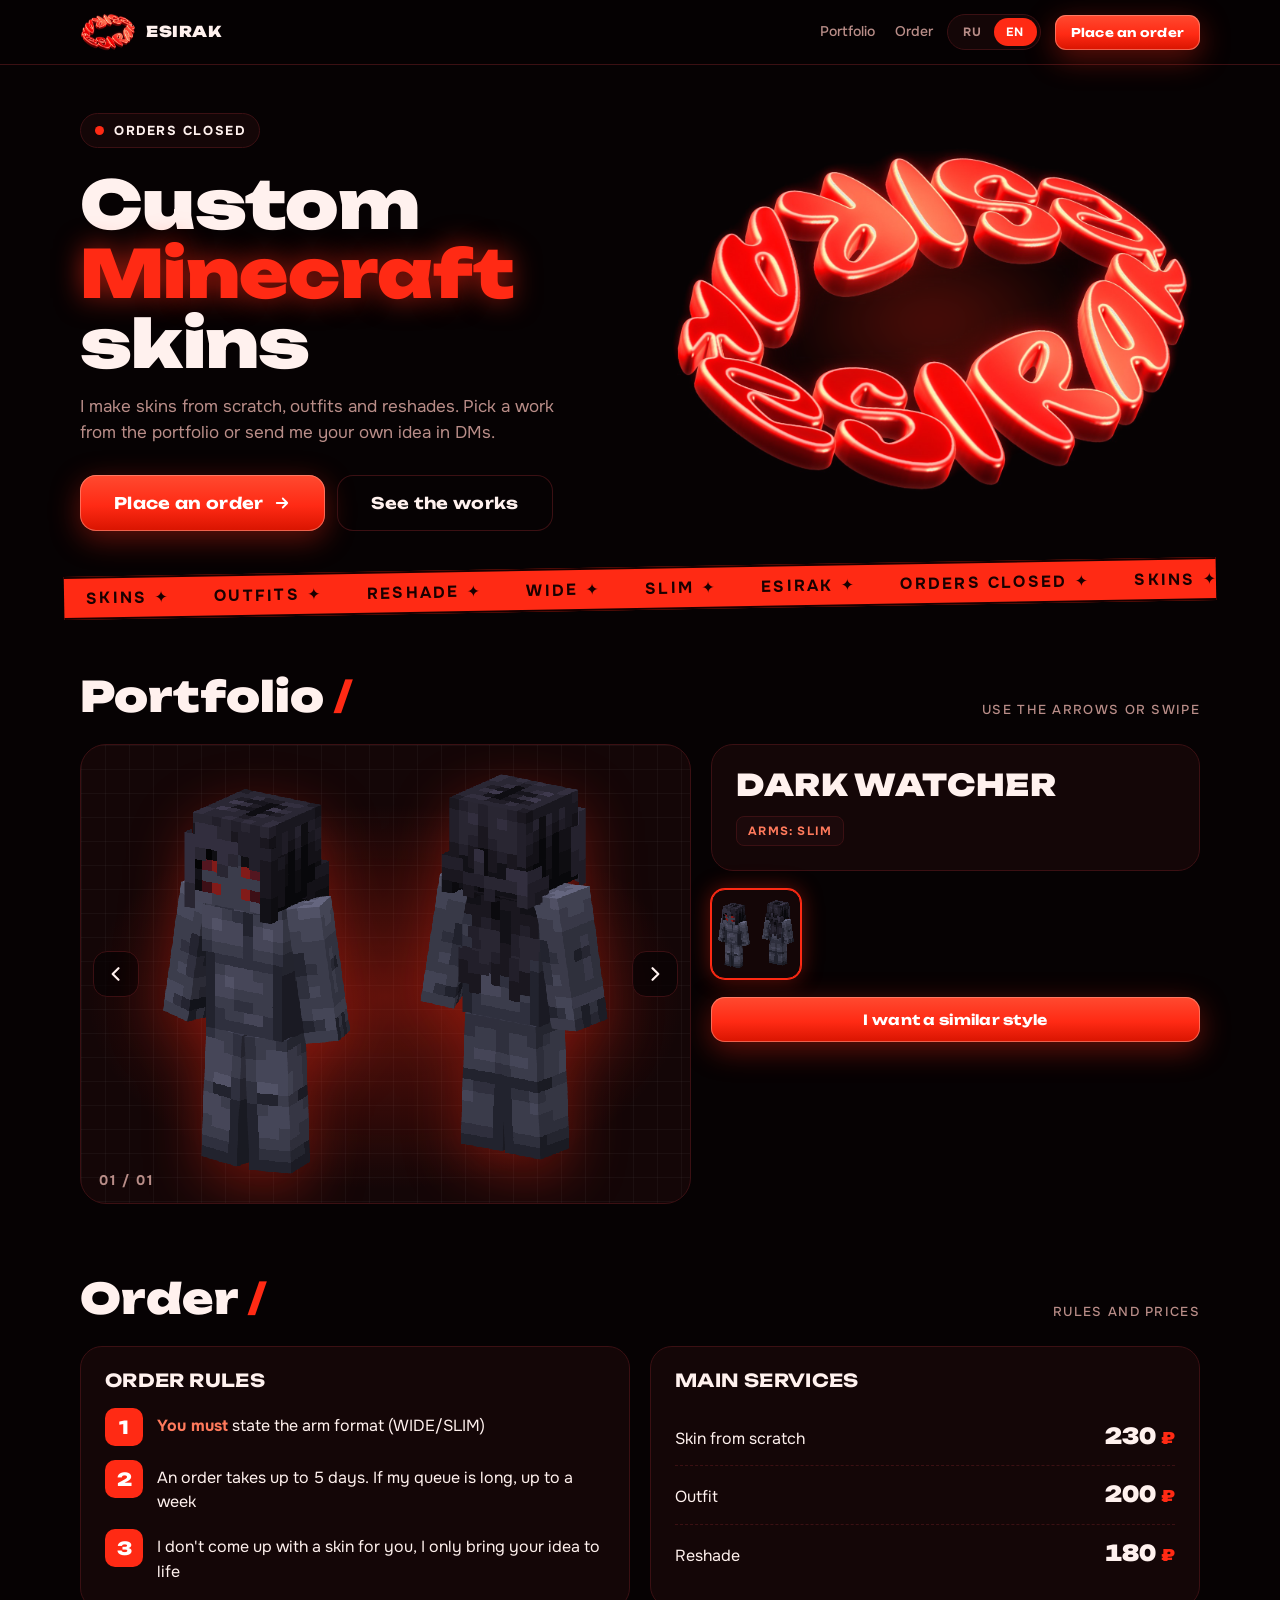
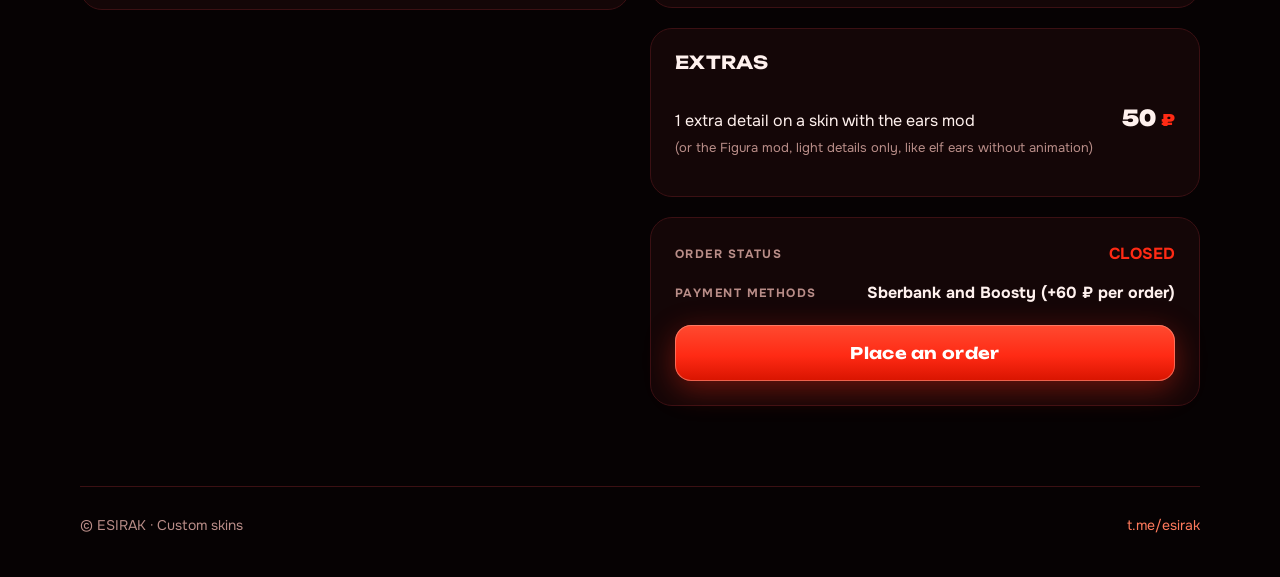
==== commit 80350377: "Update index.html" ====
--- a/index.html
+++ b/index.html
@@ -216,7 +216,7 @@
 ====================================================================== -->
 <script>
 const ORDER_LINK = "https://t.me/esirak";
-const ORDERS_OPEN = true;
+const ORDERS_OPEN = false;
 
 const SKINS = [
   {
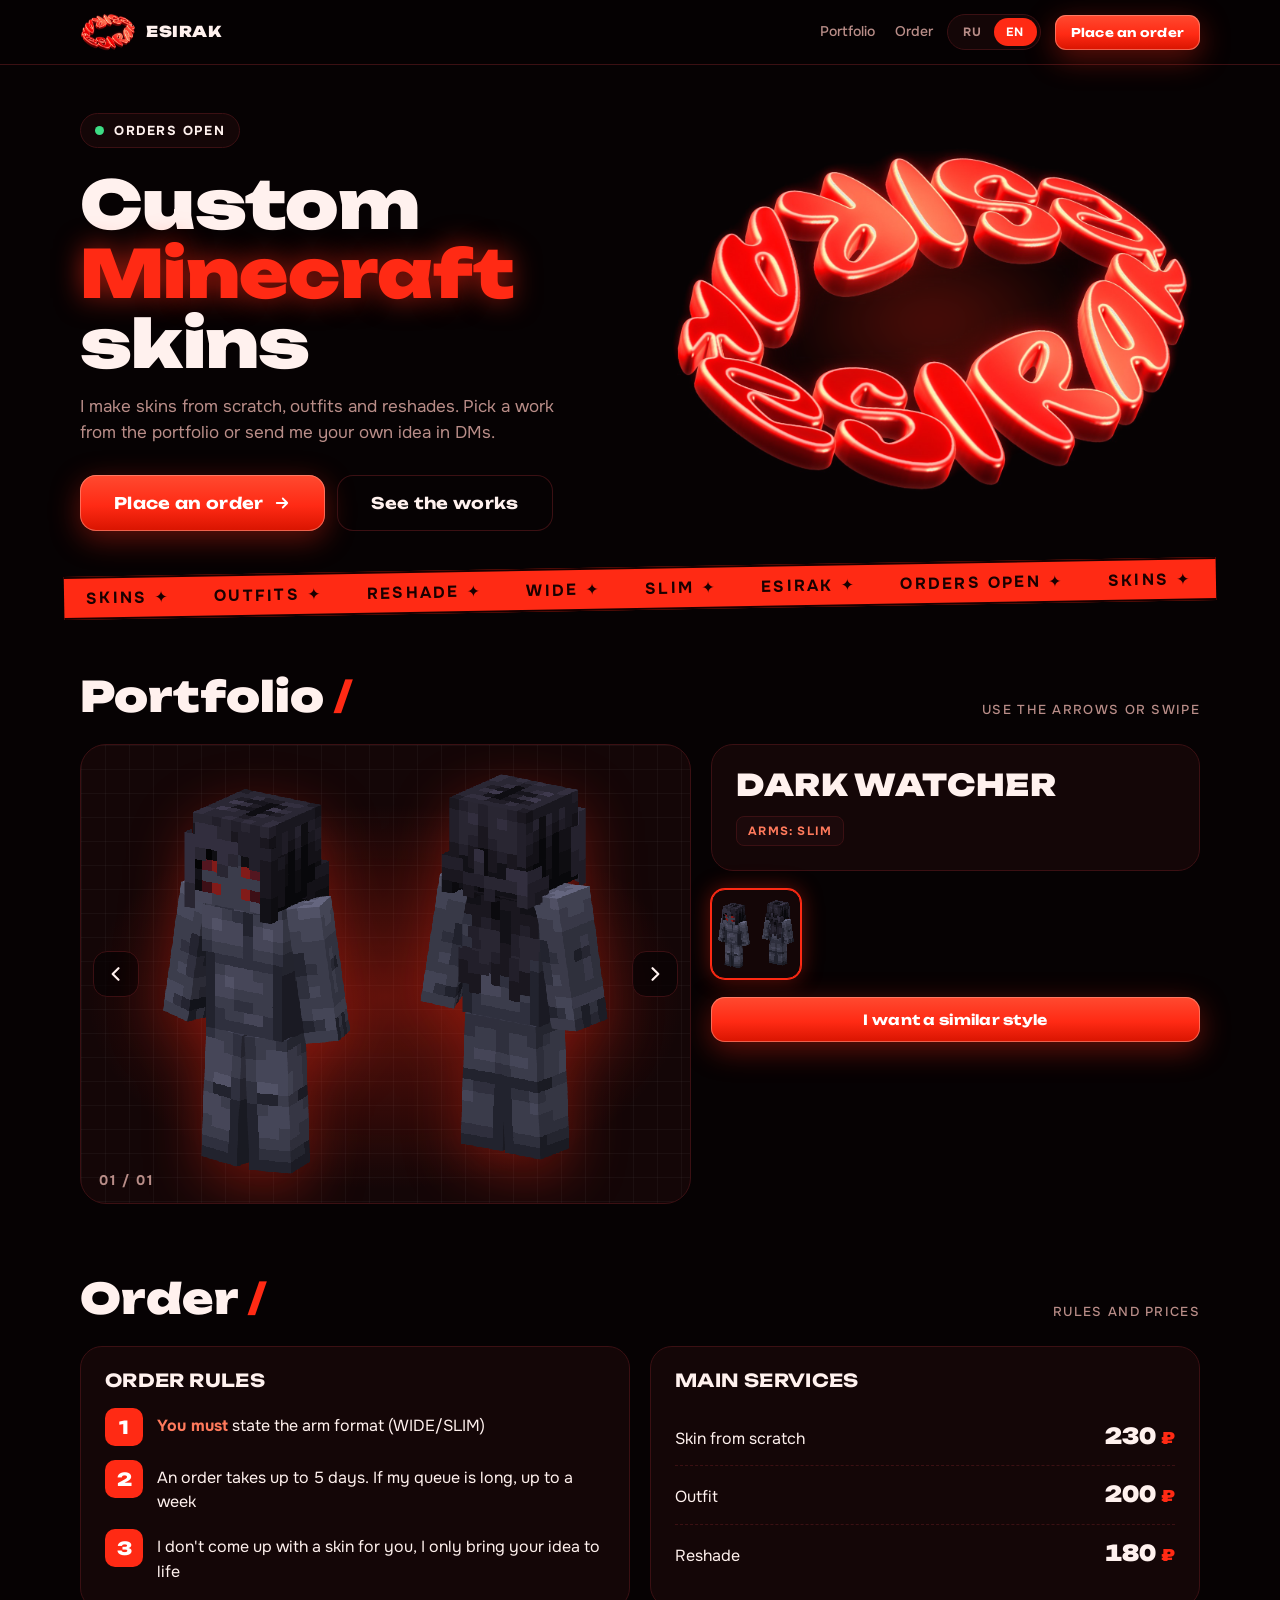
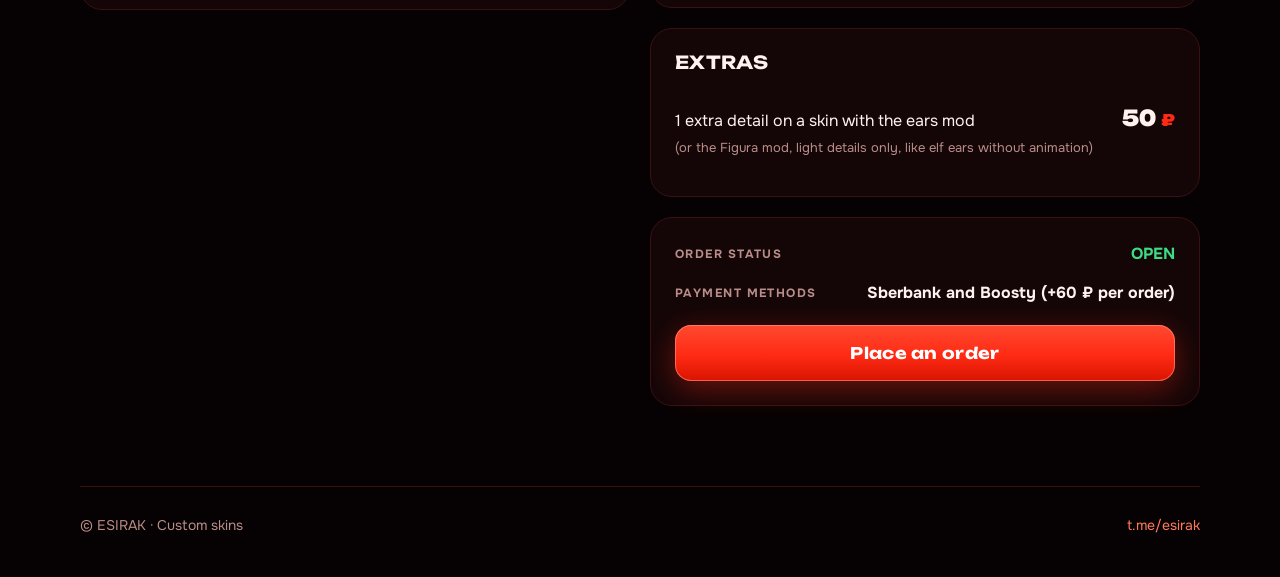
==== commit 8aa2e5c7: "Update index.html" ====
--- a/index.html
+++ b/index.html
@@ -216,7 +216,7 @@
 ====================================================================== -->
 <script>
 const ORDER_LINK = "https://t.me/esirak";
-const ORDERS_OPEN = false;
+const ORDERS_OPEN = true;
 
 const SKINS = [
   {
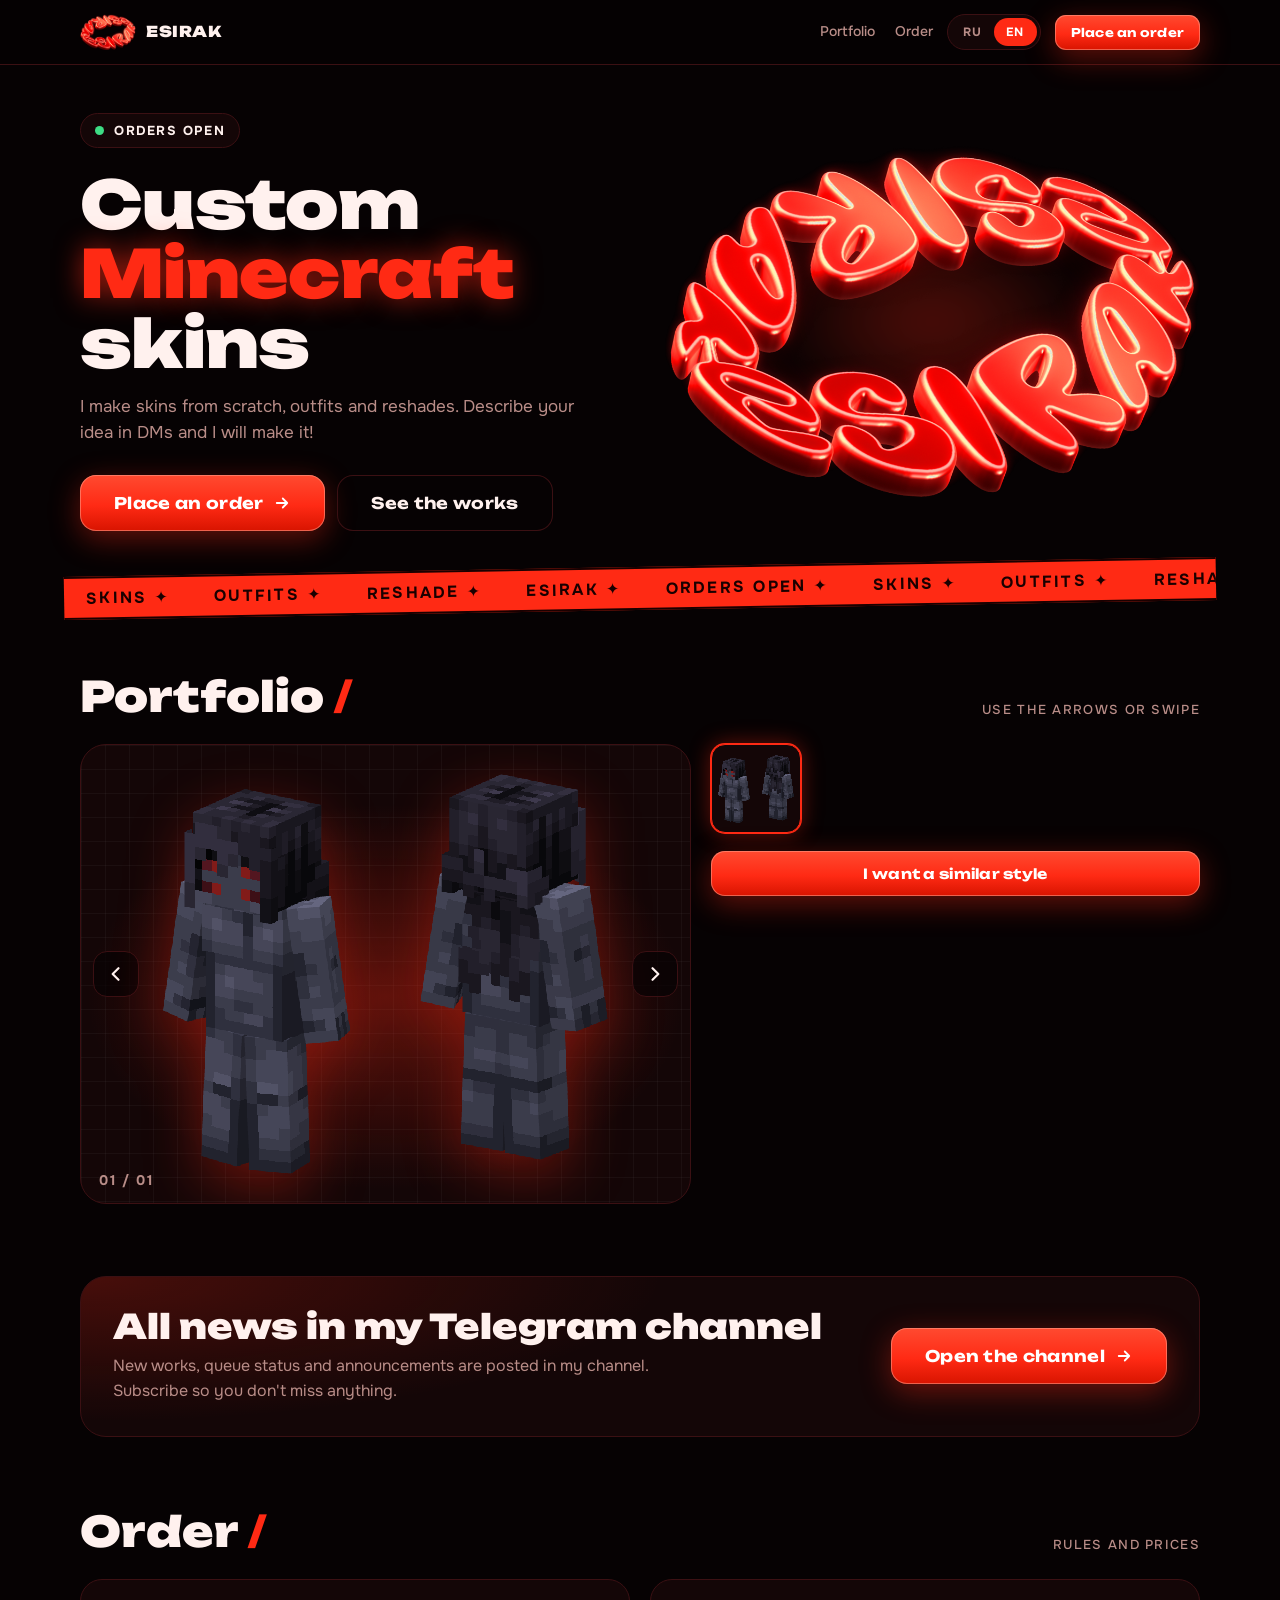
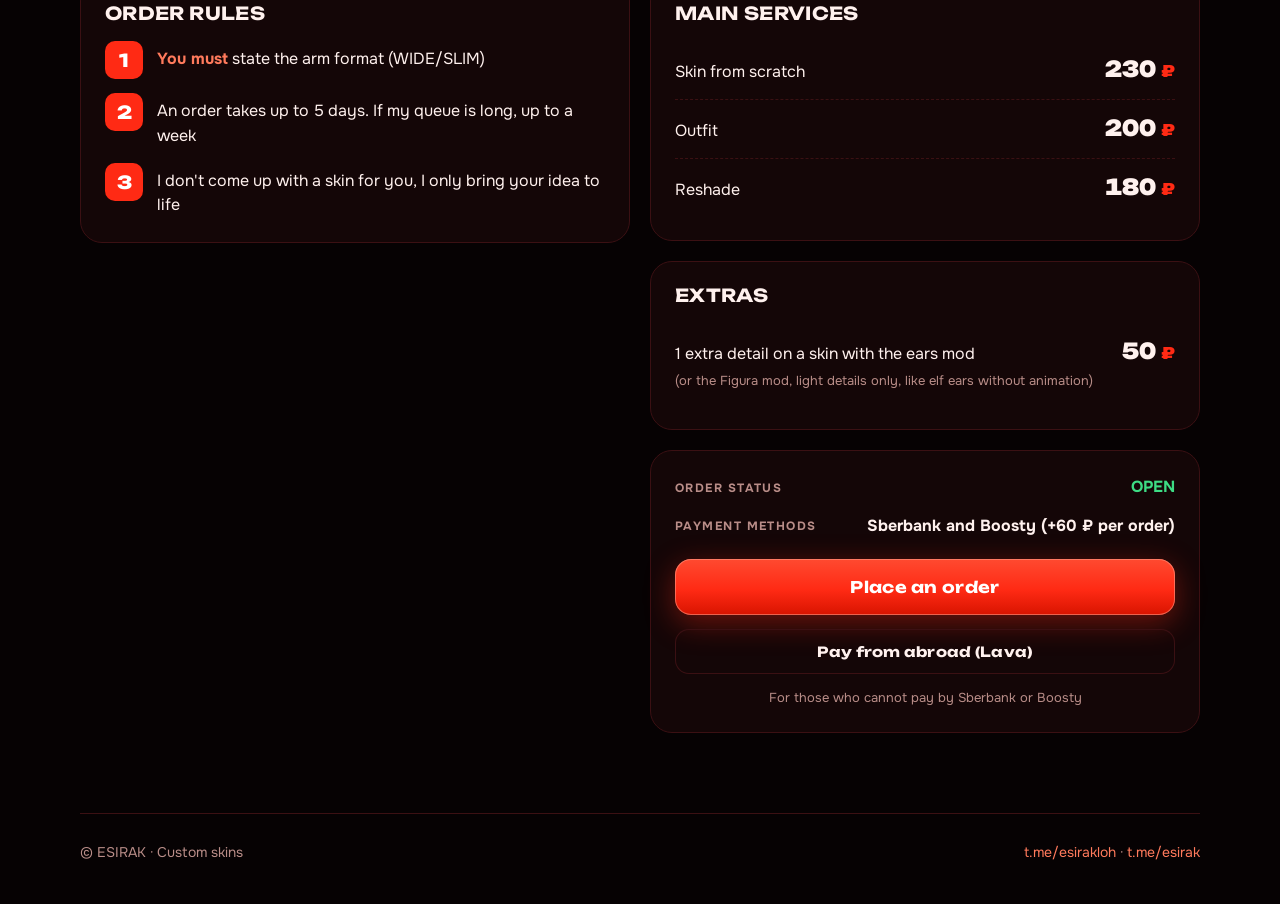
==== commit 51757076: "а" ====
--- a/index.html
+++ b/index.html
@@ -4,6 +4,7 @@
 <meta charset="utf-8">
 <meta name="viewport" content="width=device-width, initial-scale=1, viewport-fit=cover">
 <title>ESIRAK Skins</title>
+<link rel="icon" type="image/png" href="[data-uri]">
 <link rel="preconnect" href="https://fonts.googleapis.com">
 <link rel="preconnect" href="https://fonts.gstatic.com" crossorigin>
 <link rel="stylesheet" href="https://fonts.googleapis.com/css2?family=Unbounded:wght@500;700;900&family=Onest:wght@400;500;700&display=swap">
@@ -57,7 +58,7 @@
 }
 .bar-in { max-width: 1120px; margin: 0 auto; display: flex; align-items: center; gap: 14px; }
 .brand { display: flex; align-items: center; gap: 10px; text-decoration: none; margin-right: auto; min-width: 0; }
-.brand img { width: 56px; height: 44px; object-fit: contain; mix-blend-mode: screen; flex: none; }
+.brand img { width: 56px; height: 44px; object-fit: contain; flex: none; }
 .brand b { font-family: var(--f-display); font-weight: 900; letter-spacing: .04em; font-size: 15px; }
 .nav { display: flex; gap: 20px; }
 .nav a { text-decoration: none; color: var(--mute); font-weight: 500; font-size: 14px; transition: color .15s; }
@@ -101,7 +102,7 @@
 .btn.ghost:hover { box-shadow: 0 0 0 1px var(--hot) inset; }
 .hero-logo { position: relative; display: grid; place-items: center; }
 .hero-logo::after { content: ""; position: absolute; inset: 10% 5%; background: radial-gradient(closest-side, rgba(255,42,20,.35), transparent 70%); filter: blur(30px); z-index: 0; }
-.hero-logo img { position: relative; z-index: 1; width: 100%; max-width: 560px; height: auto; mix-blend-mode: screen; animation: float 7s ease-in-out infinite; }
+.hero-logo img { position: relative; z-index: 1; width: 100%; max-width: 560px; height: auto; animation: float 7s ease-in-out infinite; }
 @keyframes float { 50% { transform: translateY(-10px) rotate(-1.2deg); } }
 
 /* ---------- ticker ---------- */
@@ -152,6 +153,12 @@
 .thumb[aria-current="true"] { border-color: var(--red); box-shadow: 0 0 0 1px var(--red), 0 0 22px rgba(255,42,20,.4); }
 .thumb img { width: 100%; height: 100%; object-fit: contain; image-rendering: pixelated; }
 .empty-note { color: var(--mute); font-size: 13px; }
+
+/* ---------- news / channel ---------- */
+.news { display: flex; align-items: center; justify-content: space-between; gap: 24px; flex-wrap: wrap; padding: 32px; border-radius: 26px; border: 1px solid var(--line); background: radial-gradient(80% 140% at 0% 0%, rgba(255,42,20,.22), transparent 65%), var(--panel); }
+.news > div { min-width: 0; flex: 1 1 320px; }
+.news h2 { font-size: clamp(22px, 3.2vw, 34px); font-weight: 900; margin-bottom: 10px; }
+.news p { margin: 0; color: var(--mute); max-width: 52ch; }
 
 /* ---------- order block ---------- */
 .order { display: grid; grid-template-columns: 1fr 1fr; gap: 20px; align-items: start; }
@@ -177,6 +184,8 @@
 .status .v.open { color: var(--ok); }
 .status .v.shut { color: var(--red); }
 .status .btn { width: 100%; margin-top: 6px; }
+.status .btn.ghost { margin-top: 0; }
+.lava-note { color: var(--mute); font-size: 13px; text-align: center; }
 
 /* ---------- footer ---------- */
 footer { margin-top: 72px; padding-block: 28px 40px; border-top: 1px solid var(--line); display: flex; justify-content: space-between; gap: 14px; flex-wrap: wrap; color: var(--mute); font-size: 14px; }
@@ -209,30 +218,52 @@
 </head>
 <body>
 <!-- =====================================================================
-  ГДЕ МЕНЯТЬ СКИНЫ / WHERE TO EDIT SKINS
-  1. Положи PNG скина в папку skins/ (например skins/skin-2.png)
-  2. Добавь строку в список SKINS ниже. Порядок строк = порядок на сайте.
-  3. Статус заказов: поставь ORDERS_OPEN = false, чтобы показать "ЗАКРЫТЫ".
+  КАК МЕНЯТЬ САЙТ (всё нужное в этом блоке)
+
+  СКИНЫ
+  1. Положи картинку скина в папку skins/ (например skins/skin-2.png)
+  2. Добавь её имя в список SKINS ниже. Порядок в списке = порядок на сайте.
+     Чтобы убрать скин, удали его строку.
+
+  ЦЕНЫ
+  Меняй число price. Новую услугу добавляй копией строки.
+
+  СТАТУС
+  ORDERS_OPEN = true (открыты) или false (закрыты).
 ====================================================================== -->
 <script>
-const ORDER_LINK = "https://t.me/esirak";
-const ORDERS_OPEN = true;
+const ORDER_LINK   = "https://t.me/esirak";          // личные сообщения для заказа
+const CHANNEL_LINK = "https://t.me/esirakloh";       // телеграм канал
+const LAVA_LINK    = "https://app.lava.top/products/5072f5d6-87ae-4857-aa0d-6caf948bb995"; // оплата из других стран
+const ORDERS_OPEN  = true;
+const BOOSTY_FEE   = 60;                             // доплата при оплате через Boosty, ₽
 
 const SKINS = [
-  {
-    img: "skins/skin-1.png",
-    arms: "SLIM",                                  // WIDE или SLIM (можно убрать строку)
-    name: { ru: "Тёмный наблюдатель", en: "Dark Watcher" }
-  }
-  // Пример следующей строки (убери // чтобы включить):
-  // ,{ img: "skins/skin-2.png", arms: "WIDE", name: { ru: "Название", en: "Name" } }
+  "skins/skin-1.png",
+  // "skins/skin-2.png",
+  // "skins/skin-3.png",
 ];
+
+const PRICES = {
+  main: [
+    { ru: "Скин с нуля", en: "Skin from scratch", price: 230 },
+    { ru: "Одежда",      en: "Outfit",            price: 200 },
+    { ru: "Решейд",      en: "Reshade",           price: 180 },
+  ],
+  extra: [
+    { ru: "1 деталь к скину с модом ears",
+      en: "1 extra detail on a skin with the ears mod",
+      noteRu: "(или figura мод, но только лёгкое, по типу эльфийских ушек без анимации)",
+      noteEn: "(or the Figura mod, light details only, like elf ears without animation)",
+      price: 50 },
+  ],
+};
 </script>
 
 <header class="bar">
   <div class="bar-in">
     <a class="brand" href="#top" aria-label="ESIRAK">
-      <img src="logo.jpg" alt="">
+      <img src="logo.png" alt="">
       <b>ESIRAK</b>
     </a>
     <nav class="nav">
@@ -258,7 +289,7 @@
         <a class="btn lg ghost" href="#portfolio" data-i18n="see_works"></a>
       </div>
     </div>
-    <div class="hero-logo"><img src="logo.jpg" alt="ESIRAK" width="1400" height="1200"></div>
+    <div class="hero-logo"><img src="logo.png" alt="ESIRAK" width="1000" height="657"></div>
   </div>
 
   <div class="ticker" aria-hidden="true"><div id="tickerRow"></div></div>
@@ -276,13 +307,19 @@
         <span class="count" id="count"></span>
       </div>
       <div class="info">
-        <div class="card">
-          <h3 id="skinName"></h3>
-          <div class="tags" id="skinTags"></div>
-        </div>
         <div class="thumbs" id="thumbs" role="list"></div>
         <a class="btn order-link" target="_blank" rel="noopener" data-i18n="cta_like"></a>
       </div>
+    </div>
+  </section>
+
+  <section id="news">
+    <div class="news">
+      <div>
+        <h2 data-i18n="news_title"></h2>
+        <p data-i18n="news_text"></p>
+      </div>
+      <a class="btn lg channel-link" target="_blank" rel="noopener"><span data-i18n="news_cta"></span><svg viewBox="0 0 24 24" fill="none" stroke="currentColor" stroke-width="2.4" stroke-linecap="round" stroke-linejoin="round"><path d="M5 12h14M13 6l6 6-6 6"/></svg></a>
     </div>
   </section>
 
@@ -303,22 +340,18 @@
       <div class="col">
         <div class="card">
           <h3 data-i18n="main_title"></h3>
-          <ul class="prices">
-            <li><span class="n" data-i18n="s1"></span><span class="p">230 <small>₽</small></span></li>
-            <li><span class="n" data-i18n="s2"></span><span class="p">200 <small>₽</small></span></li>
-            <li><span class="n" data-i18n="s3"></span><span class="p">180 <small>₽</small></span></li>
-          </ul>
+          <ul class="prices" id="priceMain"></ul>
         </div>
         <div class="card">
           <h3 data-i18n="extra_title"></h3>
-          <ul class="prices">
-            <li><span class="n"><span data-i18n="e1"></span><span class="note" data-i18n="e1n"></span></span><span class="p">50 <small>₽</small></span></li>
-          </ul>
+          <ul class="prices" id="priceExtra"></ul>
         </div>
         <div class="card status">
           <div class="row"><span class="k" data-i18n="status_k"></span><span class="v" id="statusV"></span></div>
-          <div class="row"><span class="k" data-i18n="pay_k"></span><span class="v" data-i18n="pay_v"></span></div>
+          <div class="row"><span class="k" data-i18n="pay_k"></span><span class="v" id="payV"></span></div>
           <a class="btn lg order-link" target="_blank" rel="noopener" data-i18n="cta"></a>
+          <a class="btn ghost lava-link" target="_blank" rel="noopener" data-i18n="lava"></a>
+          <small class="lava-note" data-i18n="lava_note"></small>
         </div>
       </div>
     </div>
@@ -326,7 +359,7 @@
 
   <footer>
     <span>© ESIRAK · <span data-i18n="foot"></span></span>
-    <a class="order-link" target="_blank" rel="noopener">t.me/esirak</a>
+    <span><a class="channel-link" target="_blank" rel="noopener">t.me/esirakloh</a> · <a class="order-link" target="_blank" rel="noopener">t.me/esirak</a></span>
   </footer>
 </main>
 
@@ -335,7 +368,7 @@
   var T = {
     ru: {
       nav_portfolio: "Портфолио", nav_order: "Заказ", cta: "Сделать заказ", cta_like: "Хочу такой же стиль",
-      h1: "Скины для <em>Minecraft</em> на заказ", lead: "Рисую скины с нуля, одежду и решейды. Выбери работу из портфолио или опиши свою идею в личных сообщениях.",
+      h1: "Скины для <em>Minecraft</em> на заказ", lead: "Рисую скины с нуля, одежду и решейды. Опиши свою идею в личных сообщениях и я её сделаю!",
       see_works: "Смотреть работы", open: "Заказы открыты", closed: "Заказы закрыты",
       port_title: "Портфолио", port_hint: "листай стрелками или свайпом",
       order_title: "Заказ", order_hint: "правила и прайс",
@@ -347,12 +380,13 @@
       extra_title: "Доп. услуги",
       e1: "1 деталь к скину с модом ears", e1n: "(или figura мод, но только лёгкое, по типу эльфийских ушек без анимации)",
       status_k: "Статус заказов", status_open: "ОТКРЫТЫ", status_closed: "ЗАКРЫТЫ",
-      pay_k: "Способы оплаты", pay_v: "Сбербанк и Boosty (+60 ₽ к заказу)",
-      foot: "Скины на заказ", empty: "Скоро здесь появятся работы", arms: "Руки"
+      pay_k: "Способы оплаты", pay_v: "Сбербанк и Boosty (+{fee} ₽ к заказу)", lava: "Оплата из других стран (Lava)", lava_note: "Для тех, кто не может оплатить Сбербанком или Boosty",
+      news_title: "Все новости в Telegram-канале", news_text: "Новые работы, статус очереди и объявления выходят в моём канале. Подписывайся, чтобы ничего не пропустить.", news_cta: "Открыть канал",
+      foot: "Скины на заказ", empty: "Скоро здесь появятся работы"
     },
     en: {
       nav_portfolio: "Portfolio", nav_order: "Order", cta: "Place an order", cta_like: "I want a similar style",
-      h1: "Custom <em>Minecraft</em> skins", lead: "I make skins from scratch, outfits and reshades. Pick a work from the portfolio or send me your own idea in DMs.",
+      h1: "Custom <em>Minecraft</em> skins", lead: "I make skins from scratch, outfits and reshades. Describe your idea in DMs and I will make it!",
       see_works: "See the works", open: "Orders open", closed: "Orders closed",
       port_title: "Portfolio", port_hint: "use the arrows or swipe",
       order_title: "Order", order_hint: "rules and prices",
@@ -364,8 +398,9 @@
       extra_title: "Extras",
       e1: "1 extra detail on a skin with the ears mod", e1n: "(or the Figura mod, light details only, like elf ears without animation)",
       status_k: "Order status", status_open: "OPEN", status_closed: "CLOSED",
-      pay_k: "Payment methods", pay_v: "Sberbank and Boosty (+60 ₽ per order)",
-      foot: "Custom skins", empty: "Works are coming soon", arms: "Arms"
+      pay_k: "Payment methods", pay_v: "Sberbank and Boosty (+{fee} ₽ per order)", lava: "Pay from abroad (Lava)", lava_note: "For those who cannot pay by Sberbank or Boosty",
+      news_title: "All news in my Telegram channel", news_text: "New works, queue status and announcements are posted in my channel. Subscribe so you don't miss anything.", news_cta: "Open the channel",
+      foot: "Custom skins", empty: "Works are coming soon"
     }
   };
 
@@ -381,10 +416,11 @@
 
   // order links
   document.querySelectorAll(".order-link").forEach(function (a) { a.href = ORDER_LINK; });
+  document.querySelectorAll(".channel-link").forEach(function (a) { a.href = CHANNEL_LINK; });
+  document.querySelectorAll(".lava-link").forEach(function (a) { a.href = LAVA_LINK; });
 
   // ticker
-  var words = ["SKINS", "OUTFITS", "RESHADE", "WIDE", "SLIM", "ESIRAK", "ORDERS OPEN"];
-  if (!ORDERS_OPEN) words[6] = "ORDERS CLOSED";
+  var words = ["SKINS", "OUTFITS", "RESHADE", "ESIRAK", "ORDERS " + (ORDERS_OPEN ? "OPEN" : "CLOSED")];
   var row = words.map(function (w) { return "<span>" + w + " ✦</span>"; }).join("");
   $("tickerRow").innerHTML = row + row + row + row;
 
@@ -400,27 +436,38 @@
     sv.className = "v " + (ORDERS_OPEN ? "open" : "shut");
     document.querySelectorAll(".lang button").forEach(function (b) { b.setAttribute("aria-pressed", String(b.dataset.lang === lang)); });
     document.title = "ESIRAK Skins";
+    $("payV").textContent = t.pay_v.replace("{fee}", BOOSTY_FEE);
+    renderPrices();
   }
 
+  function priceRow(it) {
+    var li = document.createElement("li");
+    var n = document.createElement("span"); n.className = "n";
+    n.appendChild(document.createTextNode(it[lang]));
+    var note = lang === "ru" ? it.noteRu : it.noteEn;
+    if (note) { var no = document.createElement("span"); no.className = "note"; no.textContent = note; n.appendChild(no); }
+    var p = document.createElement("span"); p.className = "p";
+    p.appendChild(document.createTextNode(it.price + " "));
+    var sm = document.createElement("small"); sm.textContent = "₽"; p.appendChild(sm);
+    li.appendChild(n); li.appendChild(p);
+    return li;
+  }
+  function renderPrices() {
+    [["priceMain", PRICES.main], ["priceExtra", PRICES.extra]].forEach(function (g) {
+      var ul = $(g[0]); ul.innerHTML = "";
+      g[1].forEach(function (it) { ul.appendChild(priceRow(it)); });
+    });
+  }
+
   function pad(n) { return n < 10 ? "0" + n : "" + n; }
 
   function renderSkin(animate) {
-    var t = T[lang];
     var img = $("skinImg");
-    if (!SKINS.length) {
-      img.removeAttribute("src"); img.alt = "";
-      $("skinName").textContent = t.empty; $("skinTags").innerHTML = ""; $("count").textContent = "";
-      return;
-    }
-    var s = SKINS[cur];
+    if (!SKINS.length) { img.removeAttribute("src"); img.alt = ""; $("count").textContent = ""; return; }
+    var src = SKINS[cur];
     function fill() {
-      img.src = s.img;
-      img.alt = s.name[lang];
-      $("skinName").textContent = s.name[lang];
-      var tags = [];
-      if (s.arms) tags.push(t.arms + ": " + s.arms);
-      $("skinTags").innerHTML = tags.map(function (x) { return '<span class="tag"></span>'; }).join("");
-      $("skinTags").querySelectorAll(".tag").forEach(function (el, i) { el.textContent = tags[i]; });
+      img.src = src;
+      img.alt = "Skin " + (cur + 1);
       $("count").textContent = pad(cur + 1) + " / " + pad(SKINS.length);
       img.classList.remove("swap");
     }
@@ -431,11 +478,11 @@
   function renderThumbs() {
     var box = $("thumbs");
     box.innerHTML = "";
-    SKINS.forEach(function (s, i) {
+    SKINS.forEach(function (src, i) {
       var b = document.createElement("button");
       b.className = "thumb"; b.type = "button"; b.setAttribute("role", "listitem");
-      b.setAttribute("aria-label", s.name[lang]);
-      var im = document.createElement("img"); im.src = s.img; im.alt = ""; im.loading = "lazy";
+      b.setAttribute("aria-label", "Skin " + (i + 1));
+      var im = document.createElement("img"); im.src = src; im.alt = ""; im.loading = "lazy";
       b.appendChild(im);
       b.addEventListener("click", function () { go(i); });
       box.appendChild(b);
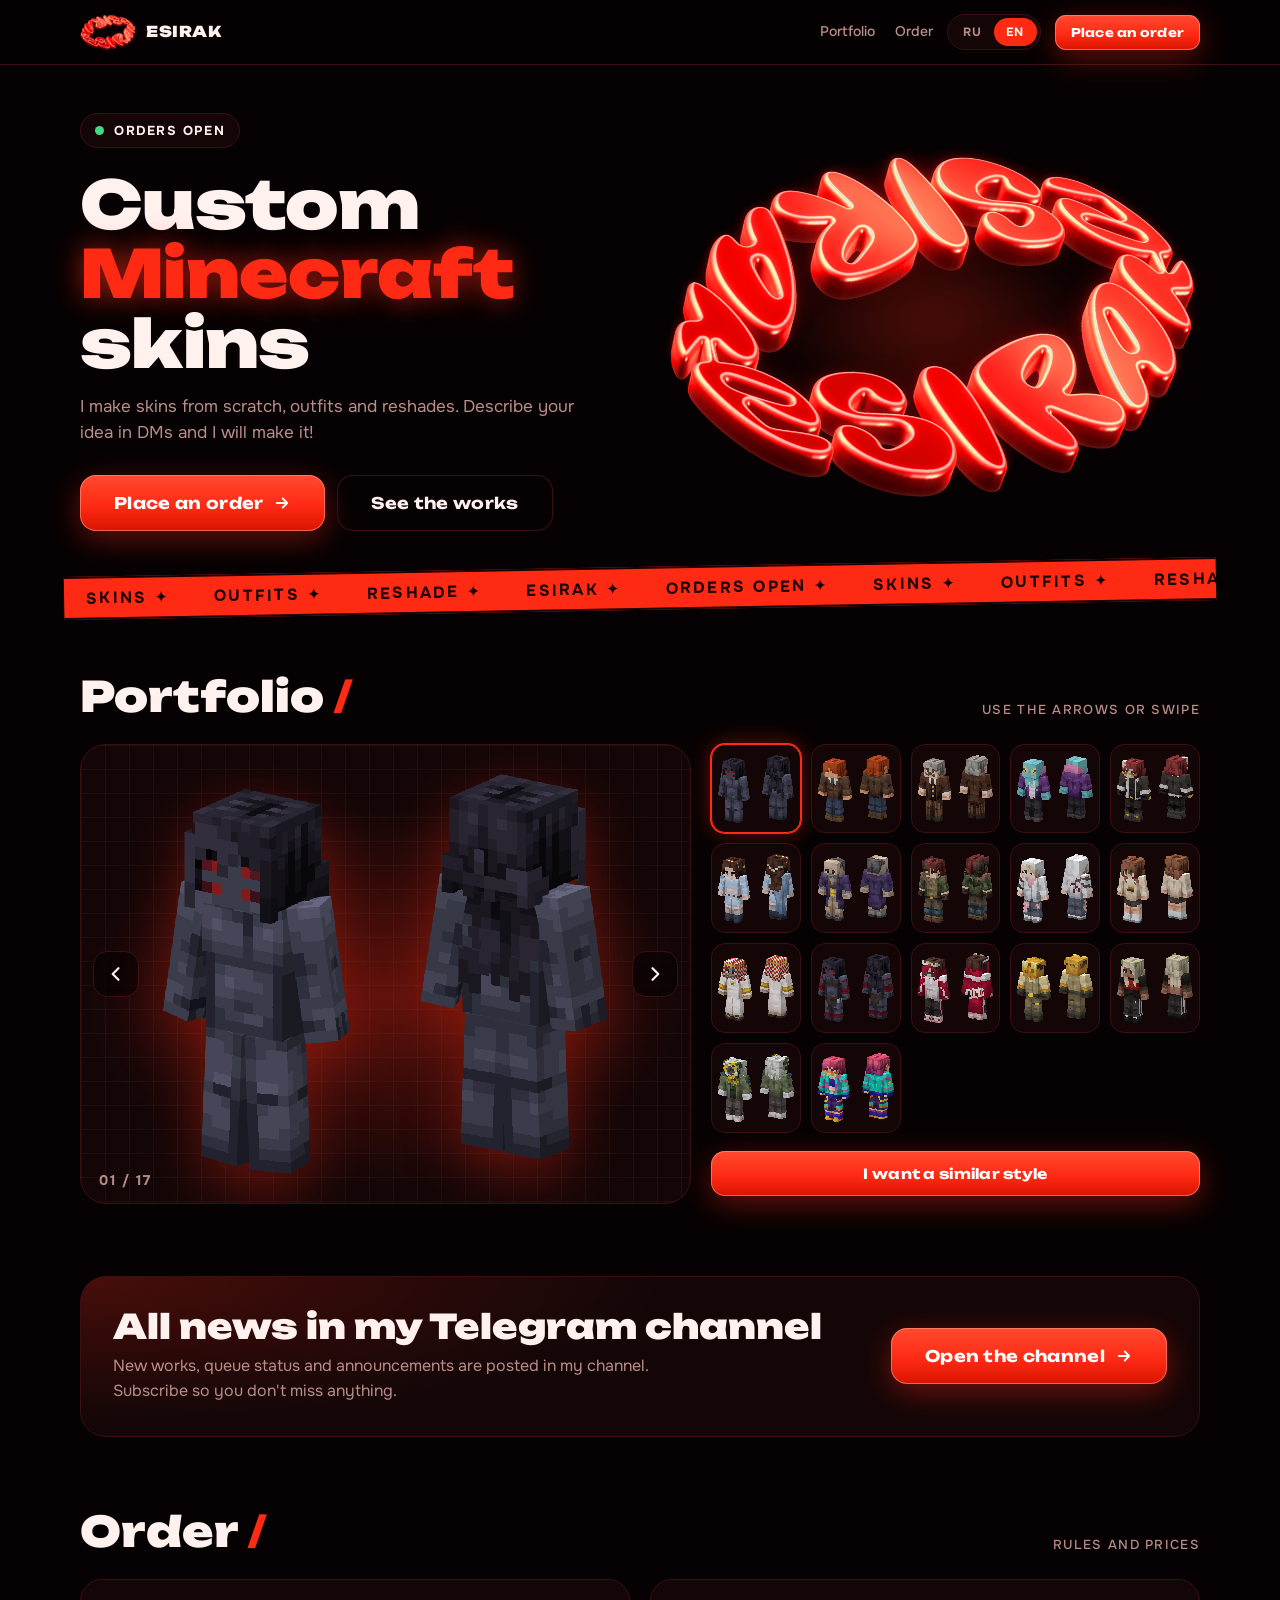
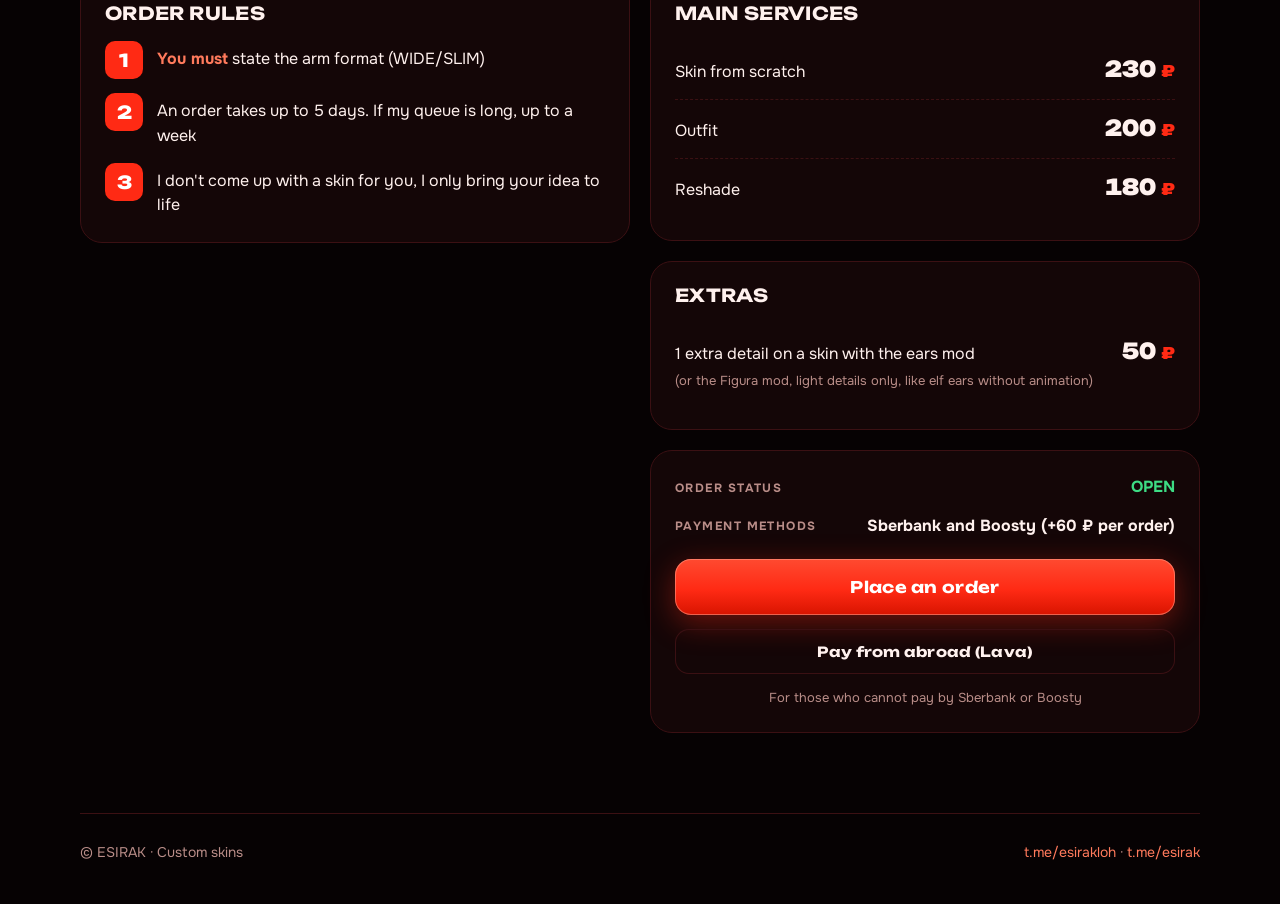
==== commit 07cf87f1: "Update index.html" ====
--- a/index.html
+++ b/index.html
@@ -152,7 +152,7 @@
 .thumb:hover { transform: translateY(-2px); border-color: var(--hot); }
 .thumb[aria-current="true"] { border-color: var(--red); box-shadow: 0 0 0 1px var(--red), 0 0 22px rgba(255,42,20,.4); }
 .thumb img { width: 100%; height: 100%; object-fit: contain; image-rendering: pixelated; }
-.empty-note { color: var(--mute); font-size: 13px; }
+.empty-msg { margin: 0; color: var(--mute); text-align: center; font-weight: 500; }
 
 /* ---------- news / channel ---------- */
 .news { display: flex; align-items: center; justify-content: space-between; gap: 24px; flex-wrap: wrap; padding: 32px; border-radius: 26px; border: 1px solid var(--line); background: radial-gradient(80% 140% at 0% 0%, rgba(255,42,20,.22), transparent 65%), var(--panel); }
@@ -218,45 +218,51 @@
 </head>
 <body>
 <!-- =====================================================================
-  КАК МЕНЯТЬ САЙТ (всё нужное в этом блоке)
-
-  СКИНЫ
-  1. Положи картинку скина в папку skins/ (например skins/skin-2.png)
-  2. Добавь её имя в список SKINS ниже. Порядок в списке = порядок на сайте.
-     Чтобы убрать скин, удали его строку.
-
-  ЦЕНЫ
-  Меняй число price. Новую услугу добавляй копией строки.
-
-  СТАТУС
-  ORDERS_OPEN = true (открыты) или false (закрыты).
+  Скины, цены и статус заказов лежат в файле data.json и меняются через
+  Telegram-бота (см. папку с ботом). Вручную тоже можно: открой data.json
+  и поправь числа или список skins.
+
+  Здесь только ссылки и запасные данные на случай, если data.json не загрузился.
 ====================================================================== -->
 <script>
-const ORDER_LINK   = "https://t.me/esirak";          // личные сообщения для заказа
+const ORDER_LINK   = "https://t.me/presik42cm";          // личные сообщения для заказа
 const CHANNEL_LINK = "https://t.me/esirakloh";       // телеграм канал
 const LAVA_LINK    = "https://app.lava.top/products/5072f5d6-87ae-4857-aa0d-6caf948bb995"; // оплата из других стран
-const ORDERS_OPEN  = true;
-const BOOSTY_FEE   = 60;                             // доплата при оплате через Boosty, ₽
-
-const SKINS = [
-  "skins/skin-1.png",
-  // "skins/skin-2.png",
-  // "skins/skin-3.png",
-];
-
-const PRICES = {
-  main: [
-    { ru: "Скин с нуля", en: "Skin from scratch", price: 230 },
-    { ru: "Одежда",      en: "Outfit",            price: 200 },
-    { ru: "Решейд",      en: "Reshade",           price: 180 },
+
+const DEFAULT_DATA = {
+  "orders_open": true,
+  "boosty_fee": 60,
+  "skins": [
+    "skins/skin-1.png"
   ],
-  extra: [
-    { ru: "1 деталь к скину с модом ears",
-      en: "1 extra detail on a skin with the ears mod",
-      noteRu: "(или figura мод, но только лёгкое, по типу эльфийских ушек без анимации)",
-      noteEn: "(or the Figura mod, light details only, like elf ears without animation)",
-      price: 50 },
-  ],
+  "prices": {
+    "main": [
+      {
+        "ru": "Скин с нуля",
+        "en": "Skin from scratch",
+        "price": 230
+      },
+      {
+        "ru": "Одежда",
+        "en": "Outfit",
+        "price": 200
+      },
+      {
+        "ru": "Решейд",
+        "en": "Reshade",
+        "price": 180
+      }
+    ],
+    "extra": [
+      {
+        "ru": "1 деталь к скину с модом ears",
+        "en": "1 extra detail on a skin with the ears mod",
+        "noteRu": "(или figura мод, но только лёгкое, по типу эльфийских ушек без анимации)",
+        "noteEn": "(or the Figura mod, light details only, like elf ears without animation)",
+        "price": 50
+      }
+    ]
+  }
 };
 </script>
 
@@ -303,6 +309,7 @@
       <div class="stage" id="stage">
         <button class="arrow prev" type="button" id="prevBtn" aria-label="Previous"><svg viewBox="0 0 24 24" fill="none" stroke="currentColor" stroke-width="2.6" stroke-linecap="round" stroke-linejoin="round"><path d="M15 5l-7 7 7 7"/></svg></button>
         <img id="skinImg" alt="">
+        <p class="empty-msg" id="emptyMsg" hidden></p>
         <button class="arrow next" type="button" id="nextBtn" aria-label="Next"><svg viewBox="0 0 24 24" fill="none" stroke="currentColor" stroke-width="2.6" stroke-linecap="round" stroke-linejoin="round"><path d="M9 5l7 7-7 7"/></svg></button>
         <span class="count" id="count"></span>
       </div>
@@ -413,30 +420,33 @@
 
   var $ = function (id) { return document.getElementById(id); };
   var cur = 0;
+  var DATA = JSON.parse(JSON.stringify(DEFAULT_DATA));
 
   // order links
   document.querySelectorAll(".order-link").forEach(function (a) { a.href = ORDER_LINK; });
   document.querySelectorAll(".channel-link").forEach(function (a) { a.href = CHANNEL_LINK; });
   document.querySelectorAll(".lava-link").forEach(function (a) { a.href = LAVA_LINK; });
 
-  // ticker
-  var words = ["SKINS", "OUTFITS", "RESHADE", "ESIRAK", "ORDERS " + (ORDERS_OPEN ? "OPEN" : "CLOSED")];
-  var row = words.map(function (w) { return "<span>" + w + " ✦</span>"; }).join("");
-  $("tickerRow").innerHTML = row + row + row + row;
+  function renderTicker() {
+    var words = ["SKINS", "OUTFITS", "RESHADE", "ESIRAK", "ORDERS " + (DATA.orders_open ? "OPEN" : "CLOSED")];
+    var row = words.map(function (w) { return "<span>" + w + " ✦</span>"; }).join("");
+    $("tickerRow").innerHTML = row + row + row + row;
+  }
 
   function applyStatic() {
     var t = T[lang];
     document.documentElement.lang = lang;
     document.querySelectorAll("[data-i18n]").forEach(function (el) { el.textContent = t[el.dataset.i18n]; });
     document.querySelectorAll("[data-i18n-html]").forEach(function (el) { el.innerHTML = t[el.dataset.i18nHtml]; });
-    $("heroStatusText").textContent = ORDERS_OPEN ? t.open : t.closed;
-    $("heroStatus").classList.toggle("closed", !ORDERS_OPEN);
+    $("heroStatusText").textContent = DATA.orders_open ? t.open : t.closed;
+    $("heroStatus").classList.toggle("closed", !DATA.orders_open);
     var sv = $("statusV");
-    sv.textContent = ORDERS_OPEN ? t.status_open : t.status_closed;
-    sv.className = "v " + (ORDERS_OPEN ? "open" : "shut");
+    sv.textContent = DATA.orders_open ? t.status_open : t.status_closed;
+    sv.className = "v " + (DATA.orders_open ? "open" : "shut");
     document.querySelectorAll(".lang button").forEach(function (b) { b.setAttribute("aria-pressed", String(b.dataset.lang === lang)); });
     document.title = "ESIRAK Skins";
-    $("payV").textContent = t.pay_v.replace("{fee}", BOOSTY_FEE);
+    $("emptyMsg").textContent = t.empty;
+    $("payV").textContent = t.pay_v.replace("{fee}", DATA.boosty_fee);
     renderPrices();
   }
 
@@ -453,7 +463,7 @@
     return li;
   }
   function renderPrices() {
-    [["priceMain", PRICES.main], ["priceExtra", PRICES.extra]].forEach(function (g) {
+    [["priceMain", DATA.prices.main], ["priceExtra", DATA.prices.extra]].forEach(function (g) {
       var ul = $(g[0]); ul.innerHTML = "";
       g[1].forEach(function (it) { ul.appendChild(priceRow(it)); });
     });
@@ -463,12 +473,14 @@
 
   function renderSkin(animate) {
     var img = $("skinImg");
-    if (!SKINS.length) { img.removeAttribute("src"); img.alt = ""; $("count").textContent = ""; return; }
-    var src = SKINS[cur];
+    $("emptyMsg").hidden = DATA.skins.length > 0;
+    img.hidden = !DATA.skins.length;
+    if (!DATA.skins.length) { img.removeAttribute("src"); img.alt = ""; $("count").textContent = ""; return; }
+    var src = DATA.skins[cur];
     function fill() {
       img.src = src;
       img.alt = "Skin " + (cur + 1);
-      $("count").textContent = pad(cur + 1) + " / " + pad(SKINS.length);
+      $("count").textContent = pad(cur + 1) + " / " + pad(DATA.skins.length);
       img.classList.remove("swap");
     }
     if (animate) { img.classList.add("swap"); setTimeout(fill, 180); } else { fill(); }
@@ -478,7 +490,7 @@
   function renderThumbs() {
     var box = $("thumbs");
     box.innerHTML = "";
-    SKINS.forEach(function (src, i) {
+    DATA.skins.forEach(function (src, i) {
       var b = document.createElement("button");
       b.className = "thumb"; b.type = "button"; b.setAttribute("role", "listitem");
       b.setAttribute("aria-label", "Skin " + (i + 1));
@@ -487,14 +499,14 @@
       b.addEventListener("click", function () { go(i); });
       box.appendChild(b);
     });
-    var multi = SKINS.length > 1;
+    var multi = DATA.skins.length > 1;
     $("prevBtn").hidden = !multi; $("nextBtn").hidden = !multi;
     box.hidden = !multi;
   }
 
   function go(i) {
-    if (!SKINS.length) return;
-    cur = (i + SKINS.length) % SKINS.length;
+    if (!DATA.skins.length) return;
+    cur = (i + DATA.skins.length) % DATA.skins.length;
     renderSkin(true);
   }
 
@@ -522,11 +534,28 @@
     b.addEventListener("click", function () {
       lang = b.dataset.lang;
       try { localStorage.setItem("esirak-lang", lang); } catch (e) {}
-      applyStatic(); renderThumbs(); renderSkin(false);
+      refresh();
     });
   });
 
-  applyStatic(); renderThumbs(); renderSkin(false);
+  function refresh() {
+    applyStatic(); renderTicker(); renderThumbs();
+    if (cur >= DATA.skins.length) cur = 0;
+    renderSkin(false);
+  }
+  refresh();
+
+  // data.json (меняется ботом) подменяет запасные данные
+  try {
+    fetch("data.json?v=" + Date.now(), { cache: "no-store" })
+      .then(function (r) { return r.ok ? r.json() : null; })
+      .then(function (d) {
+        if (!d || !Array.isArray(d.skins) || !d.prices || !d.prices.main) return;
+        DATA = Object.assign({}, DEFAULT_DATA, d);
+        refresh();
+      })
+      .catch(function () {});
+  } catch (e) {}
 })();
 </script>
 </body>
